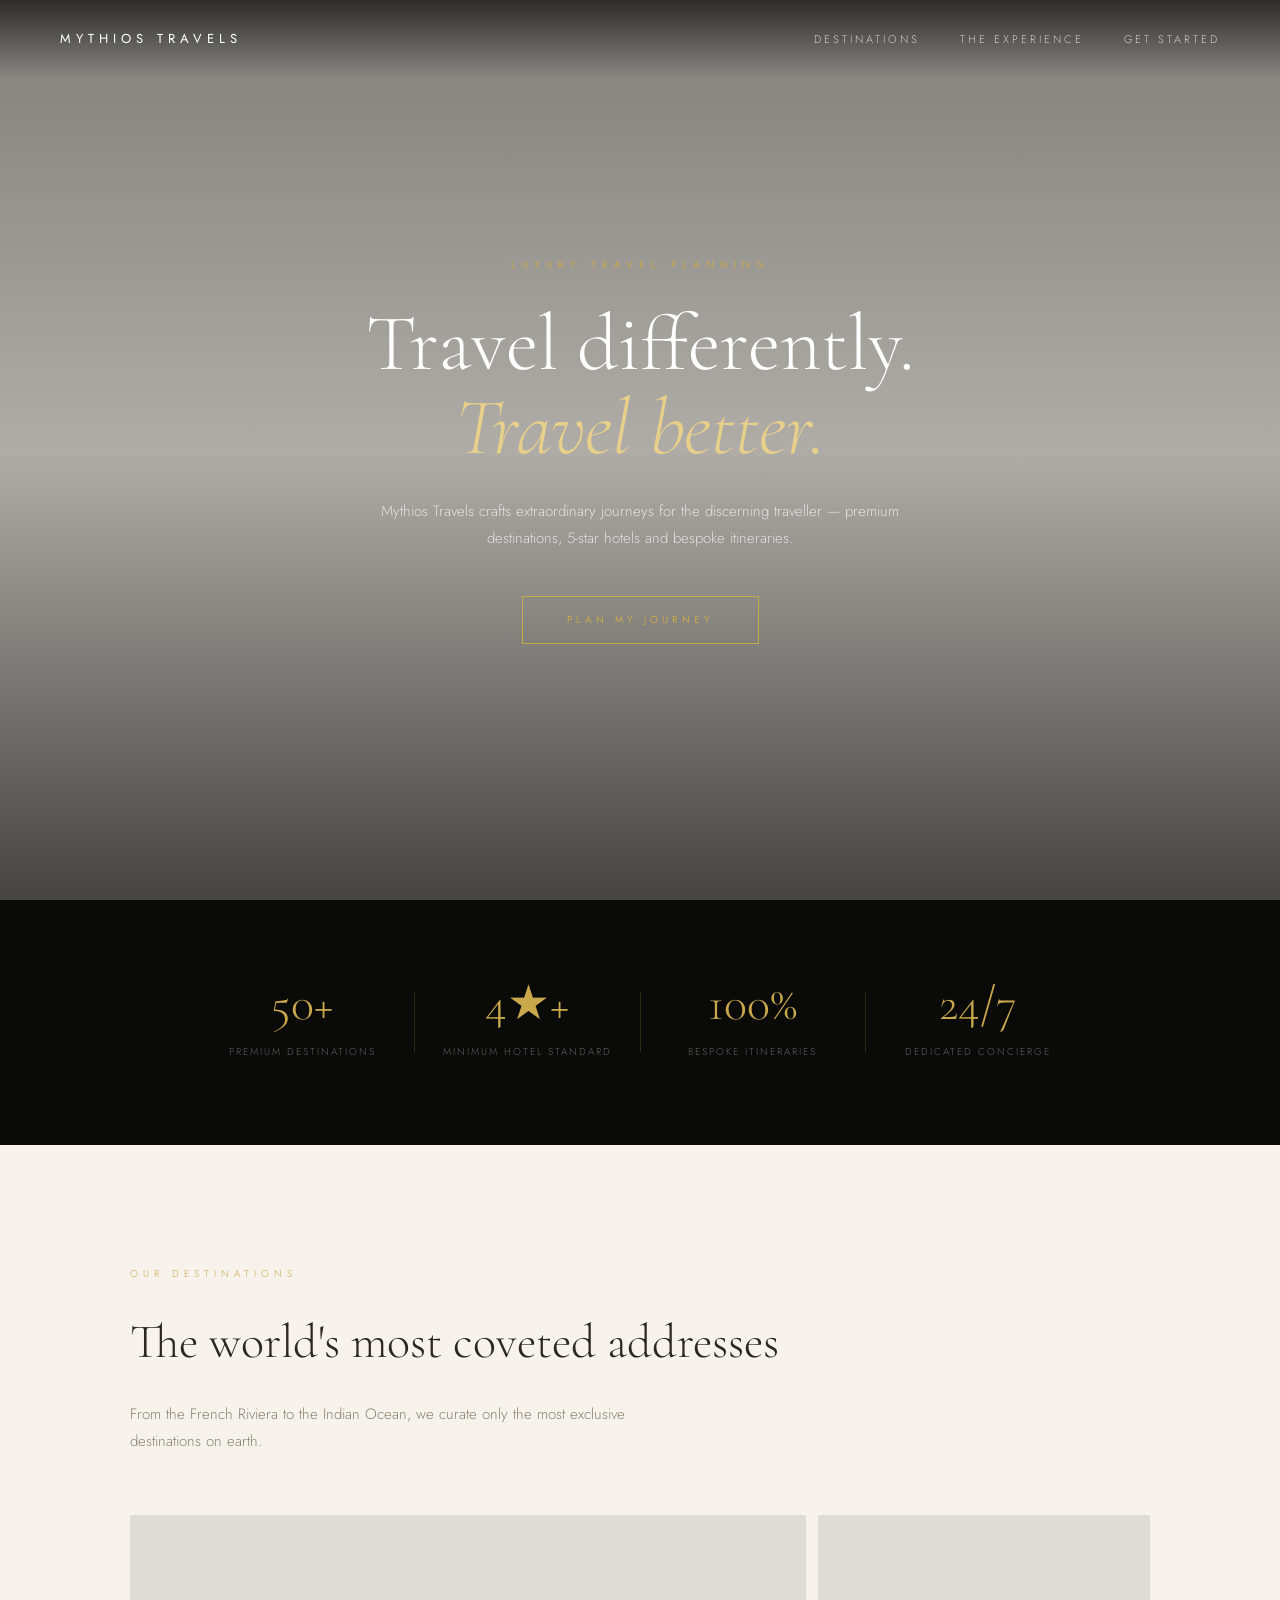
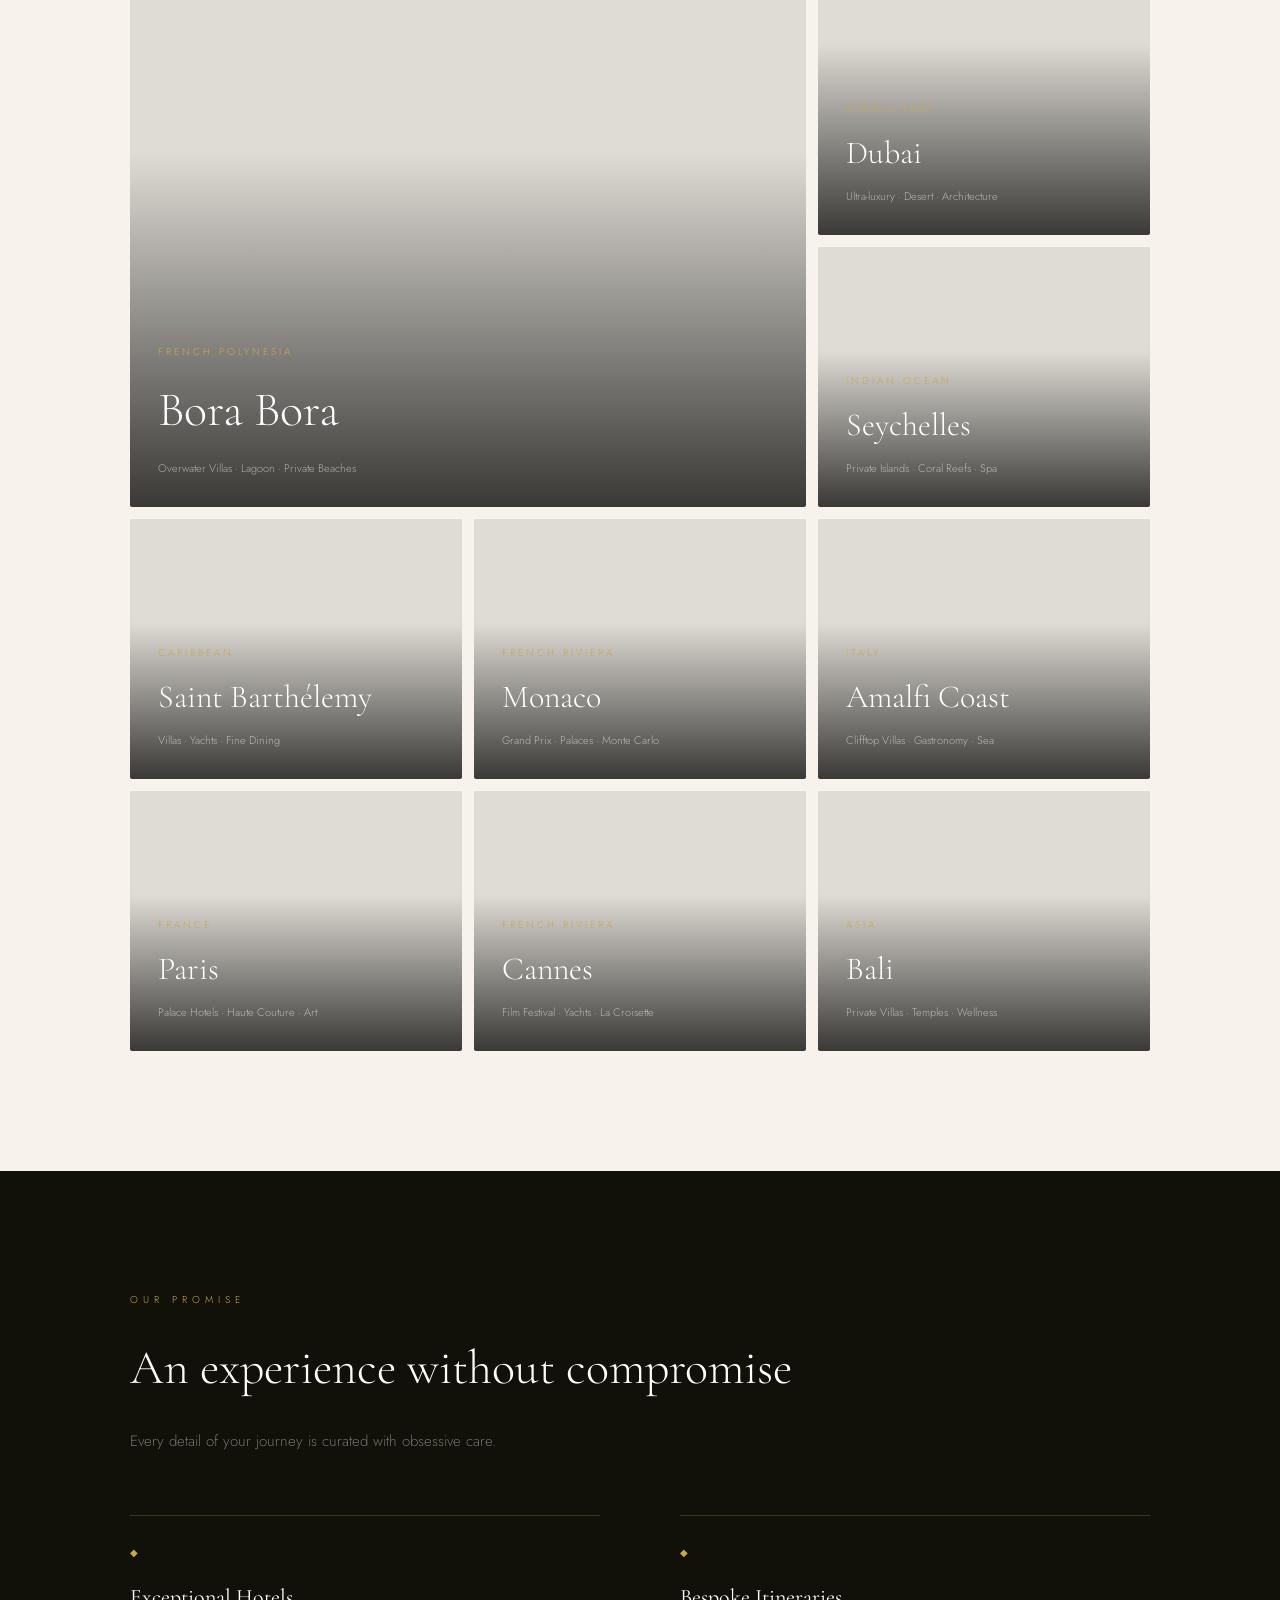
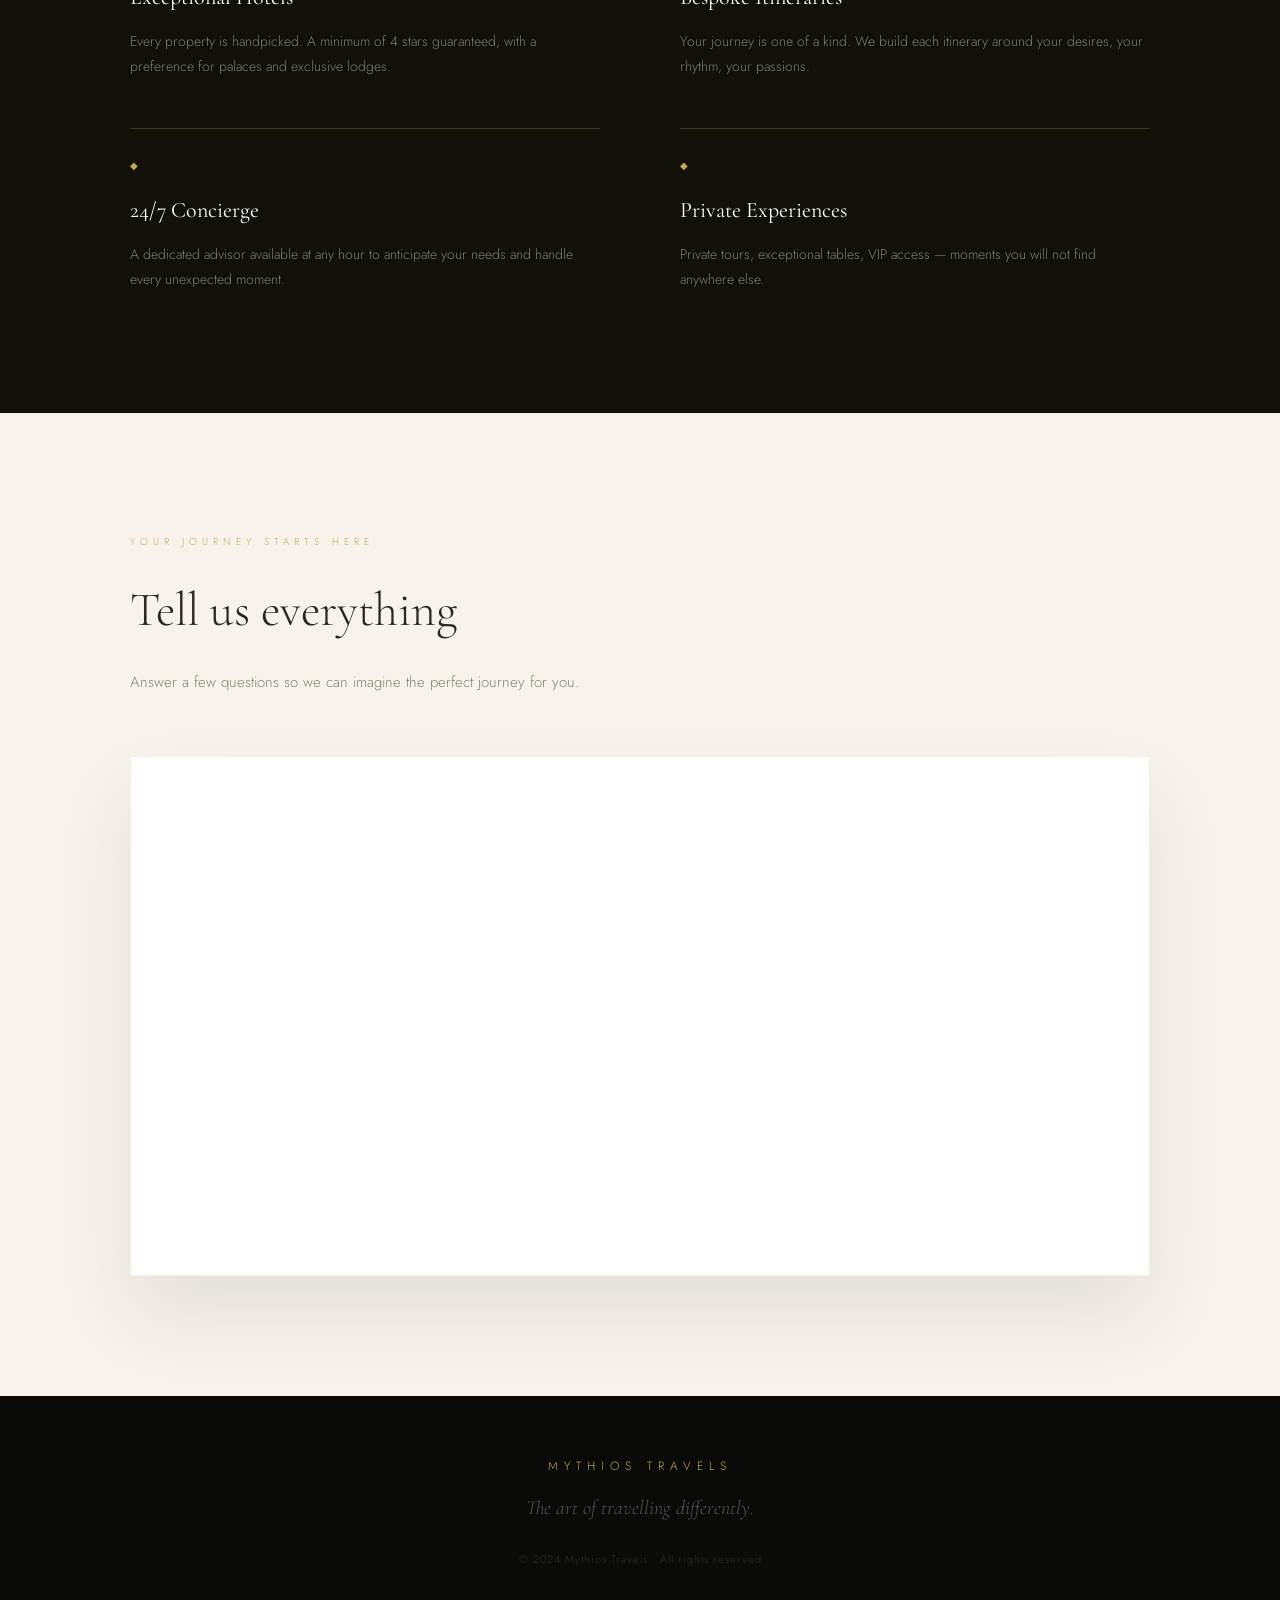
==== index.html @ 0fa57617 "Add files via upload" ====
<!DOCTYPE html>
<html lang="en">
<head>
  <meta charset="UTF-8">
  <meta name="viewport" content="width=device-width, initial-scale=1.0">
  <title>Mythios Travels — Luxury Travel Planning</title>
  <meta name="description" content="Mythios Travels — Plan your next luxury journey, tailored to perfection.">
  <link href="https://fonts.googleapis.com/css2?family=Cormorant+Garamond:ital,wght@0,300;0,400;0,600;1,300;1,400&family=Jost:wght@200;300;400;500&display=swap" rel="stylesheet">
  <link rel="stylesheet" href="style.css">
</head>
<body>

  <!-- NAV -->
  <nav class="nav">
    <div class="nav-logo">MYTHIOS TRAVELS</div>
    <ul class="nav-links">
      <li><a href="#destinations">Destinations</a></li>
      <li><a href="#experience">The Experience</a></li>
      <li><a href="#sondage">Get Started</a></li>
    </ul>
  </nav>

  <!-- HERO -->
  <section class="hero">
    <div class="hero-overlay"></div>
    <div class="hero-content">
      <p class="hero-label">Luxury Travel Planning</p>
      <h1>Travel differently.<br><em>Travel better.</em></h1>
      <p class="hero-sub">Mythios Travels crafts extraordinary journeys for the discerning traveller — premium destinations, 5-star hotels and bespoke itineraries.</p>
      <a href="#sondage" class="btn-gold">Plan My Journey</a>
    </div>
  </section>

  <!-- NUMBERS -->
  <section class="numbers-section">
    <div class="numbers-row">
      <div class="number-item">
        <span class="number">50+</span>
        <span class="number-label">Premium destinations</span>
      </div>
      <div class="divider"></div>
      <div class="number-item">
        <span class="number">4★+</span>
        <span class="number-label">Minimum hotel standard</span>
      </div>
      <div class="divider"></div>
      <div class="number-item">
        <span class="number">100%</span>
        <span class="number-label">Bespoke itineraries</span>
      </div>
      <div class="divider"></div>
      <div class="number-item">
        <span class="number">24/7</span>
        <span class="number-label">Dedicated concierge</span>
      </div>
    </div>
  </section>

  <!-- DESTINATIONS -->
  <section class="destinations-section" id="destinations">
    <div class="container">
      <p class="section-label">Our destinations</p>
      <h2>The world's most coveted addresses</h2>
      <p class="section-sub">From the French Riviera to the Indian Ocean, we curate only the most exclusive destinations on earth.</p>
      <div class="destinations-grid">

        <!-- Large card: Bora Bora -->
        <div class="dest-card dest-large" style="background-image: url('https://images.unsplash.com/photo-1589394815804-964ed0be2eb5?w=1200&q=80')">
          <div class="dest-overlay"></div>
          <div class="dest-content">
            <p class="dest-region">French Polynesia</p>
            <h3>Bora Bora</h3>
            <p class="dest-tag">Overwater Villas · Lagoon · Private Beaches</p>
          </div>
        </div>

        <!-- Dubai -->
        <div class="dest-card" style="background-image: url('https://images.unsplash.com/photo-1539037116277-4db20889f2d4?w=600&q=80')">
          <div class="dest-overlay"></div>
          <div class="dest-content">
            <p class="dest-region">Middle East</p>
            <h3>Dubai</h3>
            <p class="dest-tag">Ultra-luxury · Desert · Architecture</p>
          </div>
        </div>

        <!-- Seychelles -->
        <div class="dest-card" style="background-image: url('https://images.unsplash.com/photo-1544550581-5f7ceaf7f992?w=600&q=80')">
          <div class="dest-overlay"></div>
          <div class="dest-content">
            <p class="dest-region">Indian Ocean</p>
            <h3>Seychelles</h3>
            <p class="dest-tag">Private Islands · Coral Reefs · Spa</p>
          </div>
        </div>

        <!-- Saint Barthélemy -->
        <div class="dest-card" style="background-image: url('https://images.unsplash.com/photo-1548574505-5e239809ee19?w=600&q=80')">
          <div class="dest-overlay"></div>
          <div class="dest-content">
            <p class="dest-region">Caribbean</p>
            <h3>Saint Barthélemy</h3>
            <p class="dest-tag">Villas · Yachts · Fine Dining</p>
          </div>
        </div>

        <!-- Monaco -->
        <div class="dest-card" style="background-image: url('https://images.unsplash.com/photo-1558618666-fcd25c85cd64?w=600&q=80')">
          <div class="dest-overlay"></div>
          <div class="dest-content">
            <p class="dest-region">French Riviera</p>
            <h3>Monaco</h3>
            <p class="dest-tag">Grand Prix · Palaces · Monte Carlo</p>
          </div>
        </div>

        <!-- Amalfi Coast -->
        <div class="dest-card" style="background-image: url('https://images.unsplash.com/photo-1534308983496-4fabb1a015ee?w=600&q=80')">
          <div class="dest-overlay"></div>
          <div class="dest-content">
            <p class="dest-region">Italy</p>
            <h3>Amalfi Coast</h3>
            <p class="dest-tag">Clifftop Villas · Gastronomy · Sea</p>
          </div>
        </div>

        <!-- Paris -->
        <div class="dest-card" style="background-image: url('https://images.unsplash.com/photo-1502602898657-3e91760cbb34?w=600&q=80')">
          <div class="dest-overlay"></div>
          <div class="dest-content">
            <p class="dest-region">France</p>
            <h3>Paris</h3>
            <p class="dest-tag">Palace Hotels · Haute Couture · Art</p>
          </div>
        </div>

        <!-- Cannes -->
        <div class="dest-card" style="background-image: url('https://images.unsplash.com/photo-1573843981267-be1999ff37cd?w=600&q=80')">
          <div class="dest-overlay"></div>
          <div class="dest-content">
            <p class="dest-region">French Riviera</p>
            <h3>Cannes</h3>
            <p class="dest-tag">Film Festival · Yachts · La Croisette</p>
          </div>
        </div>

        <!-- Bali -->
        <div class="dest-card" style="background-image: url('https://images.unsplash.com/photo-1537996194471-e657df975ab4?w=600&q=80')">
          <div class="dest-overlay"></div>
          <div class="dest-content">
            <p class="dest-region">Asia</p>
            <h3>Bali</h3>
            <p class="dest-tag">Private Villas · Temples · Wellness</p>
          </div>
        </div>

      </div>
    </div>
  </section>

  <!-- EXPERIENCE -->
  <section class="experience-section" id="experience">
    <div class="container">
      <p class="section-label">Our promise</p>
      <h2>An experience without compromise</h2>
      <p class="section-sub">Every detail of your journey is curated with obsessive care.</p>
      <div class="experience-grid">
        <div class="exp-item">
          <span class="exp-icon">◆</span>
          <h3>Exceptional Hotels</h3>
          <p>Every property is handpicked. A minimum of 4 stars guaranteed, with a preference for palaces and exclusive lodges.</p>
        </div>
        <div class="exp-item">
          <span class="exp-icon">◆</span>
          <h3>Bespoke Itineraries</h3>
          <p>Your journey is one of a kind. We build each itinerary around your desires, your rhythm, your passions.</p>
        </div>
        <div class="exp-item">
          <span class="exp-icon">◆</span>
          <h3>24/7 Concierge</h3>
          <p>A dedicated advisor available at any hour to anticipate your needs and handle every unexpected moment.</p>
        </div>
        <div class="exp-item">
          <span class="exp-icon">◆</span>
          <h3>Private Experiences</h3>
          <p>Private tours, exceptional tables, VIP access — moments you will not find anywhere else.</p>
        </div>
      </div>
    </div>
  </section>

  <!-- TYPEFORM -->
  <section class="form-section" id="sondage">
    <div class="container">
      <p class="section-label">Your journey starts here</p>
      <h2>Tell us everything</h2>
      <p class="section-sub">Answer a few questions so we can imagine the perfect journey for you.</p>
      <div class="typeform-wrapper">
        <div data-tf-live="01KNPVFKEMTETN66J08G8C4W2N"></div>
        <script src="//embed.typeform.com/next/embed.js"></script>
      </div>
    </div>
  </section>

  <!-- FOOTER -->
  <footer class="footer">
    <div class="footer-logo">MYTHIOS TRAVELS</div>
    <p class="footer-tagline">The art of travelling differently.</p>
    <p class="footer-copy">© 2024 Mythios Travels · All rights reserved</p>
  </footer>

</body>
</html>
---- style.css ----
/* =====================
   VARIABLES & RESET
===================== */
:root {
  --black: #0a0a08;
  --dark: #111109;
  --gold: #c9a84c;
  --gold-light: #e8d08a;
  --cream: #f7f3ec;
  --text: #2a2820;
  --muted: #8a8270;
}

* {
  box-sizing: border-box;
  margin: 0;
  padding: 0;
}

html {
  scroll-behavior: smooth;
}

body {
  font-family: 'Jost', sans-serif;
  font-weight: 300;
  background-color: var(--cream);
  color: var(--text);
  font-size: 16px;
  line-height: 1.8;
}

/* NAV */
.nav {
  position: fixed;
  top: 0; left: 0; right: 0;
  z-index: 100;
  display: flex;
  align-items: center;
  justify-content: space-between;
  padding: 24px 60px;
  background: linear-gradient(to bottom, rgba(10,10,8,0.7), transparent);
}

.nav-logo {
  font-weight: 400;
  font-size: 13px;
  letter-spacing: 5px;
  color: #fff;
}

.nav-links {
  list-style: none;
  display: flex;
  gap: 40px;
}

.nav-links a {
  font-size: 11px;
  letter-spacing: 3px;
  text-transform: uppercase;
  color: rgba(255,255,255,0.7);
  text-decoration: none;
  transition: color 0.3s;
}

.nav-links a:hover { color: var(--gold-light); }

/* HERO */
.hero {
  position: relative;
  height: 100vh;
  background-image: url('https://images.unsplash.com/photo-1520250497591-112f2f40a3f4?w=1800&q=80');
  background-size: cover;
  background-position: center;
  display: flex;
  align-items: center;
  justify-content: center;
  text-align: center;
}

.hero-overlay {
  position: absolute;
  inset: 0;
  background: linear-gradient(to bottom, rgba(10,10,8,0.5) 0%, rgba(10,10,8,0.3) 50%, rgba(10,10,8,0.75) 100%);
}

.hero-content {
  position: relative;
  z-index: 2;
  max-width: 800px;
  padding: 0 24px;
  animation: fadeUp 1.2s ease both;
}

.hero-label {
  font-size: 10px;
  font-weight: 400;
  letter-spacing: 6px;
  text-transform: uppercase;
  color: var(--gold);
  margin-bottom: 28px;
}

.hero h1 {
  font-family: 'Cormorant Garamond', serif;
  font-size: 80px;
  font-weight: 300;
  color: #fff;
  line-height: 1.05;
  margin-bottom: 28px;
}

.hero h1 em {
  font-style: italic;
  color: var(--gold-light);
}

.hero-sub {
  font-size: 15px;
  font-weight: 300;
  color: rgba(255,255,255,0.7);
  max-width: 560px;
  margin: 0 auto 44px;
}

.btn-gold {
  display: inline-block;
  border: 1px solid var(--gold);
  color: var(--gold);
  text-decoration: none;
  padding: 14px 44px;
  font-size: 10px;
  font-weight: 400;
  letter-spacing: 4px;
  text-transform: uppercase;
  transition: all 0.4s ease;
}

.btn-gold:hover {
  background-color: var(--gold);
  color: var(--black);
}

/* NUMBERS */
.numbers-section {
  background-color: var(--black);
  padding: 60px 24px;
}

.numbers-row {
  max-width: 900px;
  margin: 0 auto;
  display: flex;
  align-items: center;
  justify-content: center;
}

.number-item {
  flex: 1;
  text-align: center;
  padding: 20px;
}

.number {
  display: block;
  font-family: 'Cormorant Garamond', serif;
  font-size: 48px;
  font-weight: 300;
  color: var(--gold);
  line-height: 1;
  margin-bottom: 8px;
}

.number-label {
  font-size: 10px;
  letter-spacing: 2px;
  text-transform: uppercase;
  color: rgba(255,255,255,0.35);
}

.divider {
  width: 1px;
  height: 60px;
  background: rgba(201,168,76,0.2);
}

/* SHARED */
.container {
  max-width: 1100px;
  margin: 0 auto;
  padding: 0 40px;
}

.section-label {
  font-size: 10px;
  letter-spacing: 5px;
  text-transform: uppercase;
  color: var(--gold);
  margin-bottom: 16px;
}

.section-sub {
  font-size: 15px;
  color: var(--muted);
  max-width: 560px;
  margin-bottom: 60px;
}

/* DESTINATIONS */
.destinations-section {
  padding: 120px 0;
  background-color: var(--cream);
}

.destinations-section h2 {
  font-family: 'Cormorant Garamond', serif;
  font-size: 48px;
  font-weight: 300;
  color: var(--text);
  margin-bottom: 16px;
}

.destinations-grid {
  display: grid;
  grid-template-columns: repeat(3, 1fr);
  grid-template-rows: 320px 260px 260px 260px;
  gap: 12px;
}

.dest-large {
  grid-column: span 2;
  grid-row: span 2;
}

.dest-card {
  position: relative;
  background-size: cover;
  background-position: center;
  border-radius: 2px;
  overflow: hidden;
  cursor: pointer;
}

.dest-overlay {
  position: absolute;
  inset: 0;
  background: linear-gradient(to top, rgba(10,10,8,0.8) 0%, rgba(10,10,8,0.1) 60%);
  transition: opacity 0.4s;
}

.dest-card:hover .dest-overlay { opacity: 0.6; }

.dest-content {
  position: absolute;
  bottom: 0; left: 0; right: 0;
  padding: 28px;
}

.dest-region {
  font-size: 10px;
  letter-spacing: 3px;
  text-transform: uppercase;
  color: var(--gold);
  margin-bottom: 6px;
}

.dest-content h3 {
  font-family: 'Cormorant Garamond', serif;
  font-size: 32px;
  font-weight: 300;
  color: #fff;
  margin-bottom: 6px;
}

.dest-large .dest-content h3 { font-size: 48px; }

.dest-tag {
  font-size: 11px;
  color: rgba(255,255,255,0.55);
}

/* EXPERIENCE */
.experience-section {
  padding: 120px 0;
  background-color: var(--dark);
}

.experience-section h2 {
  font-family: 'Cormorant Garamond', serif;
  font-size: 48px;
  font-weight: 300;
  color: #fff;
  margin-bottom: 16px;
}

.experience-section .section-sub { color: rgba(255,255,255,0.4); }

.experience-grid {
  display: grid;
  grid-template-columns: repeat(2, 1fr);
  gap: 48px 80px;
}

.exp-item {
  border-top: 1px solid rgba(201,168,76,0.25);
  padding-top: 28px;
}

.exp-icon {
  display: block;
  color: var(--gold);
  font-size: 10px;
  margin-bottom: 16px;
}

.exp-item h3 {
  font-family: 'Cormorant Garamond', serif;
  font-size: 22px;
  font-weight: 400;
  color: #fff;
  margin-bottom: 12px;
}

.exp-item p {
  font-size: 14px;
  color: rgba(255,255,255,0.45);
  line-height: 1.8;
}

/* FORM */
.form-section {
  padding: 120px 0;
  background-color: var(--cream);
}

.form-section h2 {
  font-family: 'Cormorant Garamond', serif;
  font-size: 48px;
  font-weight: 300;
  color: var(--text);
  margin-bottom: 16px;
}

.typeform-wrapper {
  background: #fff;
  border: 1px solid rgba(201,168,76,0.2);
  border-radius: 2px;
  overflow: hidden;
  min-height: 520px;
  box-shadow: 0 40px 80px rgba(10,10,8,0.08);
}

/* FOOTER */
.footer {
  background-color: var(--black);
  text-align: center;
  padding: 60px 24px;
}

.footer-logo {
  font-size: 12px;
  letter-spacing: 6px;
  color: var(--gold);
  margin-bottom: 12px;
}

.footer-tagline {
  font-family: 'Cormorant Garamond', serif;
  font-style: italic;
  font-size: 20px;
  color: rgba(255,255,255,0.3);
  margin-bottom: 24px;
}

.footer-copy {
  font-size: 11px;
  letter-spacing: 1px;
  color: rgba(255,255,255,0.15);
}

/* ANIMATIONS */
@keyframes fadeUp {
  from { opacity: 0; transform: translateY(24px); }
  to   { opacity: 1; transform: translateY(0); }
}

/* RESPONSIVE */
@media (max-width: 768px) {
  .nav { padding: 20px 24px; }
  .nav-links { display: none; }
  .hero h1 { font-size: 48px; }
  .numbers-row { flex-wrap: wrap; gap: 20px; }
  .divider { display: none; }
  .destinations-grid { grid-template-columns: 1fr; grid-template-rows: auto; }
  .dest-large { grid-column: span 1; grid-row: span 1; height: 300px; }
  .dest-card { height: 200px; }
  .experience-grid { grid-template-columns: 1fr; gap: 36px; }
  .container { padding: 0 20px; }
}
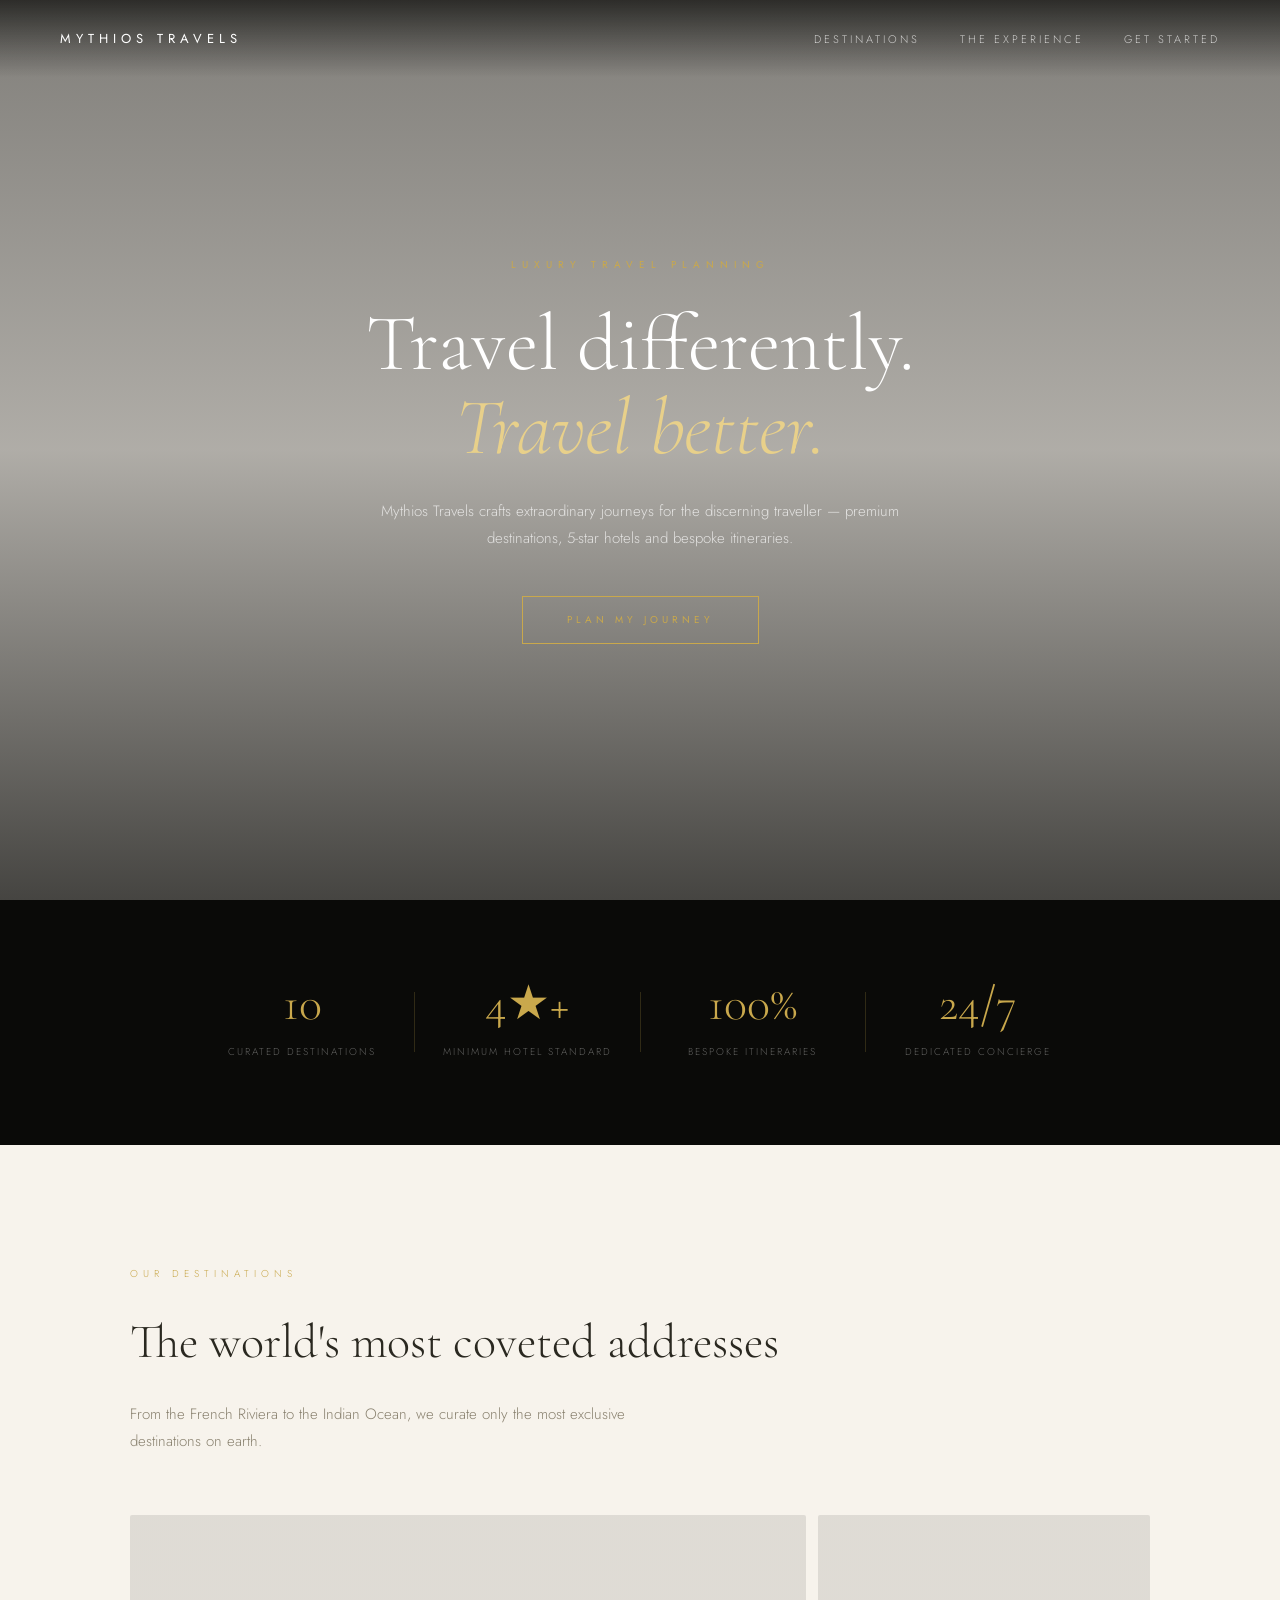
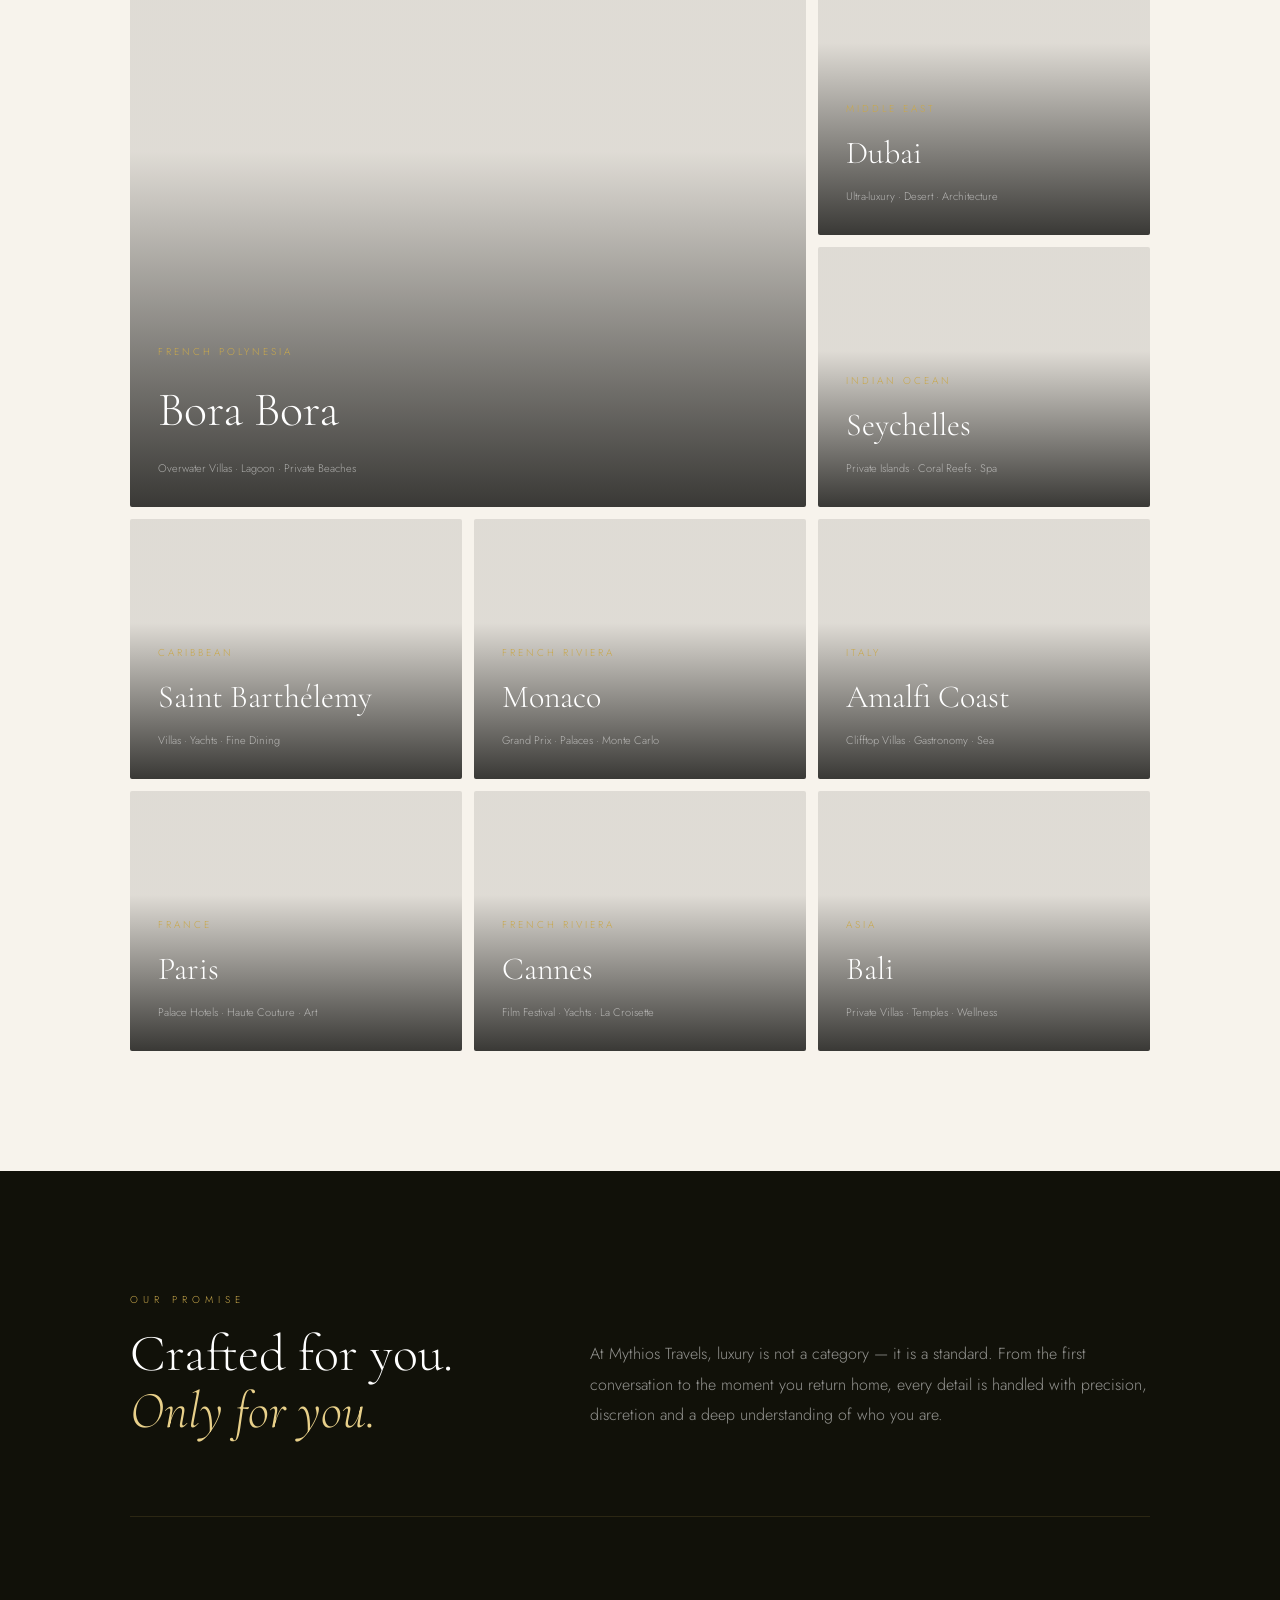
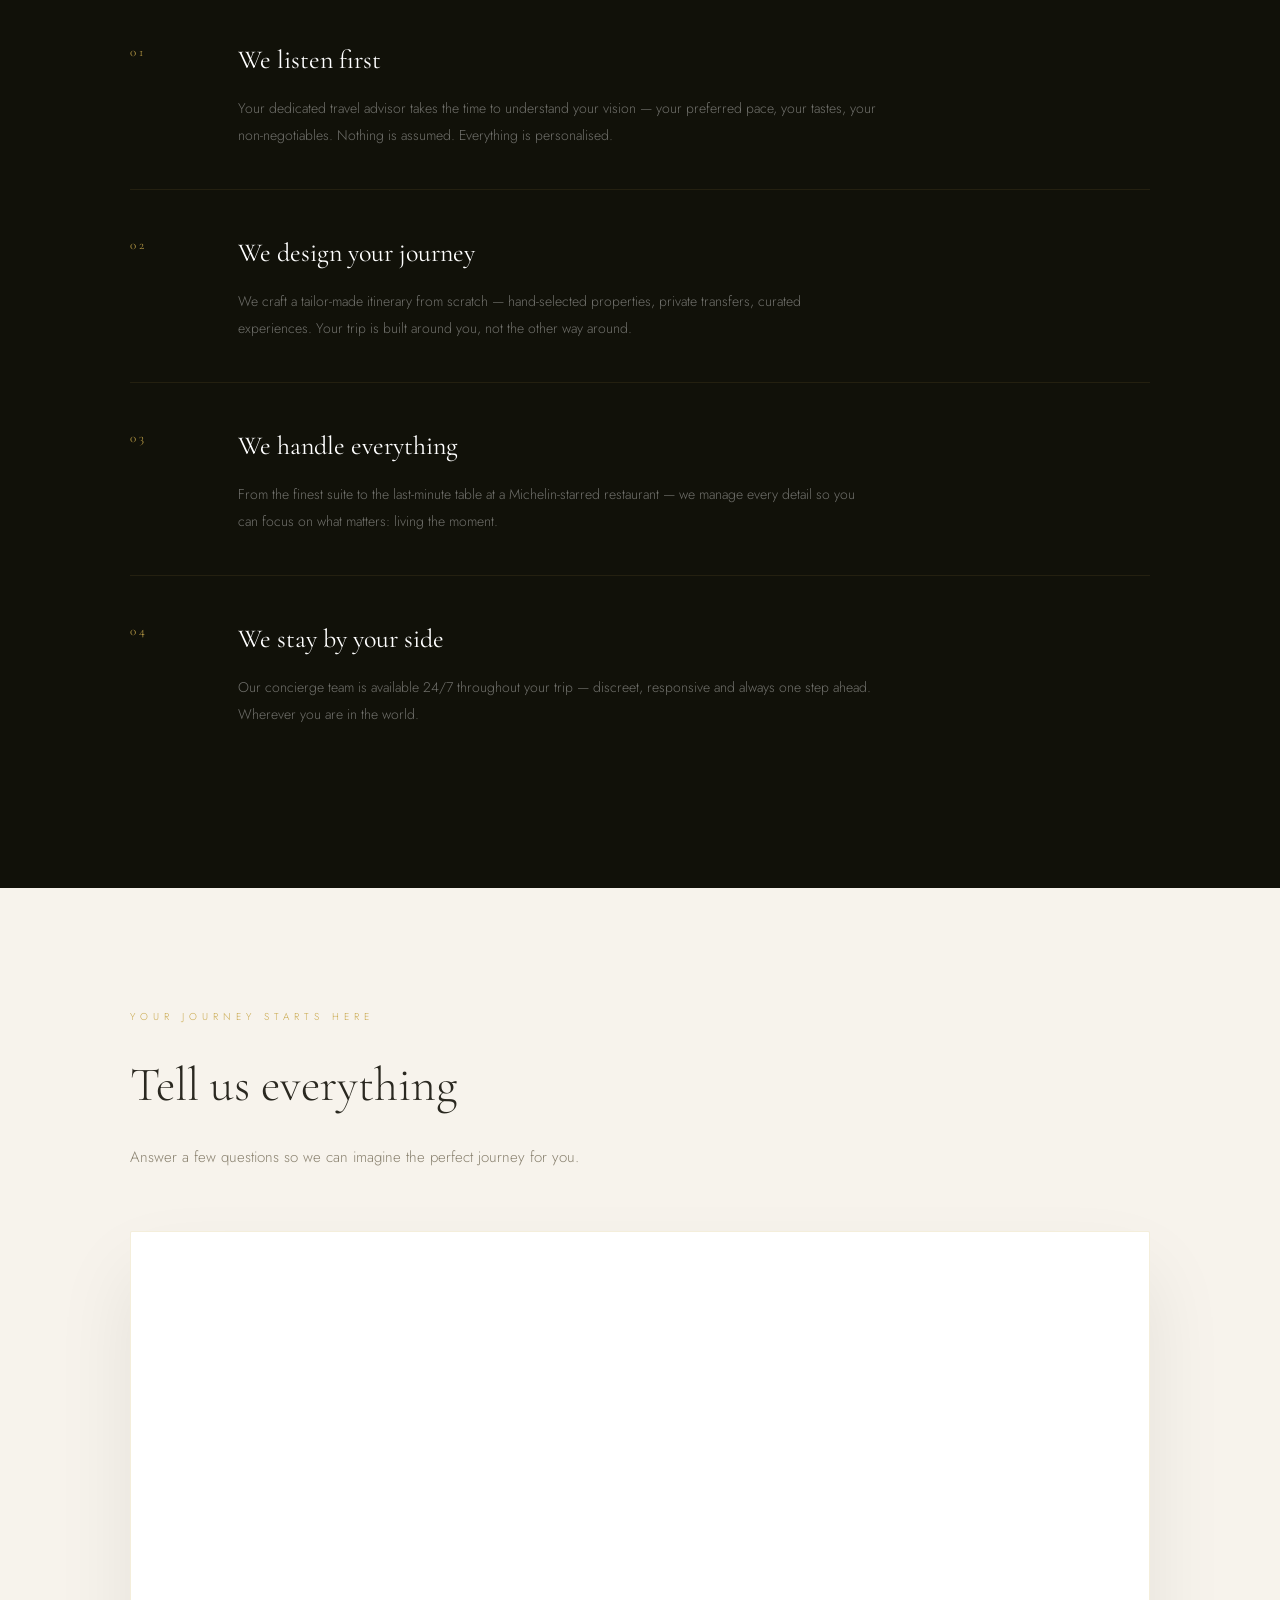
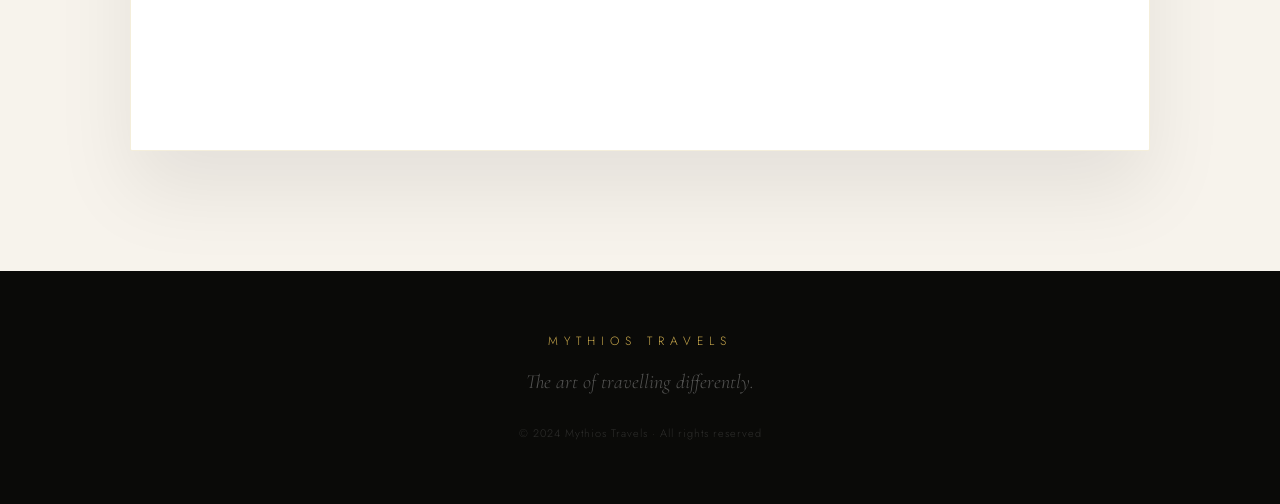
==== commit 4813dff4: "Add files via upload" ====
--- a/index.html
+++ b/index.html
@@ -35,8 +35,8 @@
   <section class="numbers-section">
     <div class="numbers-row">
       <div class="number-item">
-        <span class="number">50+</span>
-        <span class="number-label">Premium destinations</span>
+        <span class="number">10</span>
+        <span class="number-label">Curated destinations</span>
       </div>
       <div class="divider"></div>
       <div class="number-item">
@@ -161,29 +161,44 @@
   <!-- EXPERIENCE -->
   <section class="experience-section" id="experience">
     <div class="container">
-      <p class="section-label">Our promise</p>
-      <h2>An experience without compromise</h2>
-      <p class="section-sub">Every detail of your journey is curated with obsessive care.</p>
-      <div class="experience-grid">
-        <div class="exp-item">
-          <span class="exp-icon">◆</span>
-          <h3>Exceptional Hotels</h3>
-          <p>Every property is handpicked. A minimum of 4 stars guaranteed, with a preference for palaces and exclusive lodges.</p>
-        </div>
-        <div class="exp-item">
-          <span class="exp-icon">◆</span>
-          <h3>Bespoke Itineraries</h3>
-          <p>Your journey is one of a kind. We build each itinerary around your desires, your rhythm, your passions.</p>
-        </div>
-        <div class="exp-item">
-          <span class="exp-icon">◆</span>
-          <h3>24/7 Concierge</h3>
-          <p>A dedicated advisor available at any hour to anticipate your needs and handle every unexpected moment.</p>
-        </div>
-        <div class="exp-item">
-          <span class="exp-icon">◆</span>
-          <h3>Private Experiences</h3>
-          <p>Private tours, exceptional tables, VIP access — moments you will not find anywhere else.</p>
+      <div class="experience-intro">
+        <div class="experience-intro-left">
+          <p class="section-label">Our promise</p>
+          <h2>Crafted for you.<br><em>Only for you.</em></h2>
+        </div>
+        <div class="experience-intro-right">
+          <p class="experience-lead">At Mythios Travels, luxury is not a category — it is a standard. From the first conversation to the moment you return home, every detail is handled with precision, discretion and a deep understanding of who you are.</p>
+        </div>
+      </div>
+
+      <div class="experience-steps">
+        <div class="exp-step">
+          <span class="step-number">01</span>
+          <div class="step-content">
+            <h3>We listen first</h3>
+            <p>Your dedicated travel advisor takes the time to understand your vision — your preferred pace, your tastes, your non-negotiables. Nothing is assumed. Everything is personalised.</p>
+          </div>
+        </div>
+        <div class="exp-step">
+          <span class="step-number">02</span>
+          <div class="step-content">
+            <h3>We design your journey</h3>
+            <p>We craft a tailor-made itinerary from scratch — hand-selected properties, private transfers, curated experiences. Your trip is built around you, not the other way around.</p>
+          </div>
+        </div>
+        <div class="exp-step">
+          <span class="step-number">03</span>
+          <div class="step-content">
+            <h3>We handle everything</h3>
+            <p>From the finest suite to the last-minute table at a Michelin-starred restaurant — we manage every detail so you can focus on what matters: living the moment.</p>
+          </div>
+        </div>
+        <div class="exp-step">
+          <span class="step-number">04</span>
+          <div class="step-content">
+            <h3>We stay by your side</h3>
+            <p>Our concierge team is available 24/7 throughout your trip — discreet, responsive and always one step ahead. Wherever you are in the world.</p>
+          </div>
         </div>
       </div>
     </div>
--- a/style.css
+++ b/style.css
@@ -398,3 +398,95 @@
   .experience-grid { grid-template-columns: 1fr; gap: 36px; }
   .container { padding: 0 20px; }
 }
+
+/* =====================
+   EXPERIENCE — UPDATED
+===================== */
+.experience-intro {
+  display: flex;
+  gap: 80px;
+  align-items: flex-start;
+  margin-bottom: 80px;
+  padding-bottom: 60px;
+  border-bottom: 1px solid rgba(201,168,76,0.15);
+}
+
+.experience-intro-left {
+  flex: 0 0 380px;
+}
+
+.experience-intro-left h2 {
+  font-family: 'Cormorant Garamond', serif;
+  font-size: 52px;
+  font-weight: 300;
+  color: #fff;
+  line-height: 1.1;
+  margin-top: 16px;
+}
+
+.experience-intro-left h2 em {
+  font-style: italic;
+  color: var(--gold-light);
+}
+
+.experience-intro-right {
+  flex: 1;
+  padding-top: 48px;
+}
+
+.experience-lead {
+  font-size: 16px;
+  color: rgba(255,255,255,0.55);
+  line-height: 1.9;
+}
+
+.experience-steps {
+  display: flex;
+  flex-direction: column;
+  gap: 0;
+}
+
+.exp-step {
+  display: flex;
+  align-items: flex-start;
+  gap: 48px;
+  padding: 40px 0;
+  border-bottom: 1px solid rgba(201,168,76,0.1);
+  transition: background 0.3s;
+}
+
+.exp-step:last-child {
+  border-bottom: none;
+}
+
+.step-number {
+  font-family: 'Cormorant Garamond', serif;
+  font-size: 13px;
+  font-weight: 300;
+  color: var(--gold);
+  letter-spacing: 3px;
+  flex: 0 0 60px;
+  padding-top: 4px;
+}
+
+.step-content h3 {
+  font-family: 'Cormorant Garamond', serif;
+  font-size: 26px;
+  font-weight: 400;
+  color: #fff;
+  margin-bottom: 12px;
+}
+
+.step-content p {
+  font-size: 14px;
+  color: rgba(255,255,255,0.4);
+  line-height: 1.9;
+  max-width: 640px;
+}
+
+@media (max-width: 768px) {
+  .experience-intro { flex-direction: column; gap: 24px; }
+  .experience-intro-left { flex: none; }
+  .experience-intro-left h2 { font-size: 36px; }
+  .exp-step { flex-direction: column; gap: 16px; }
+}
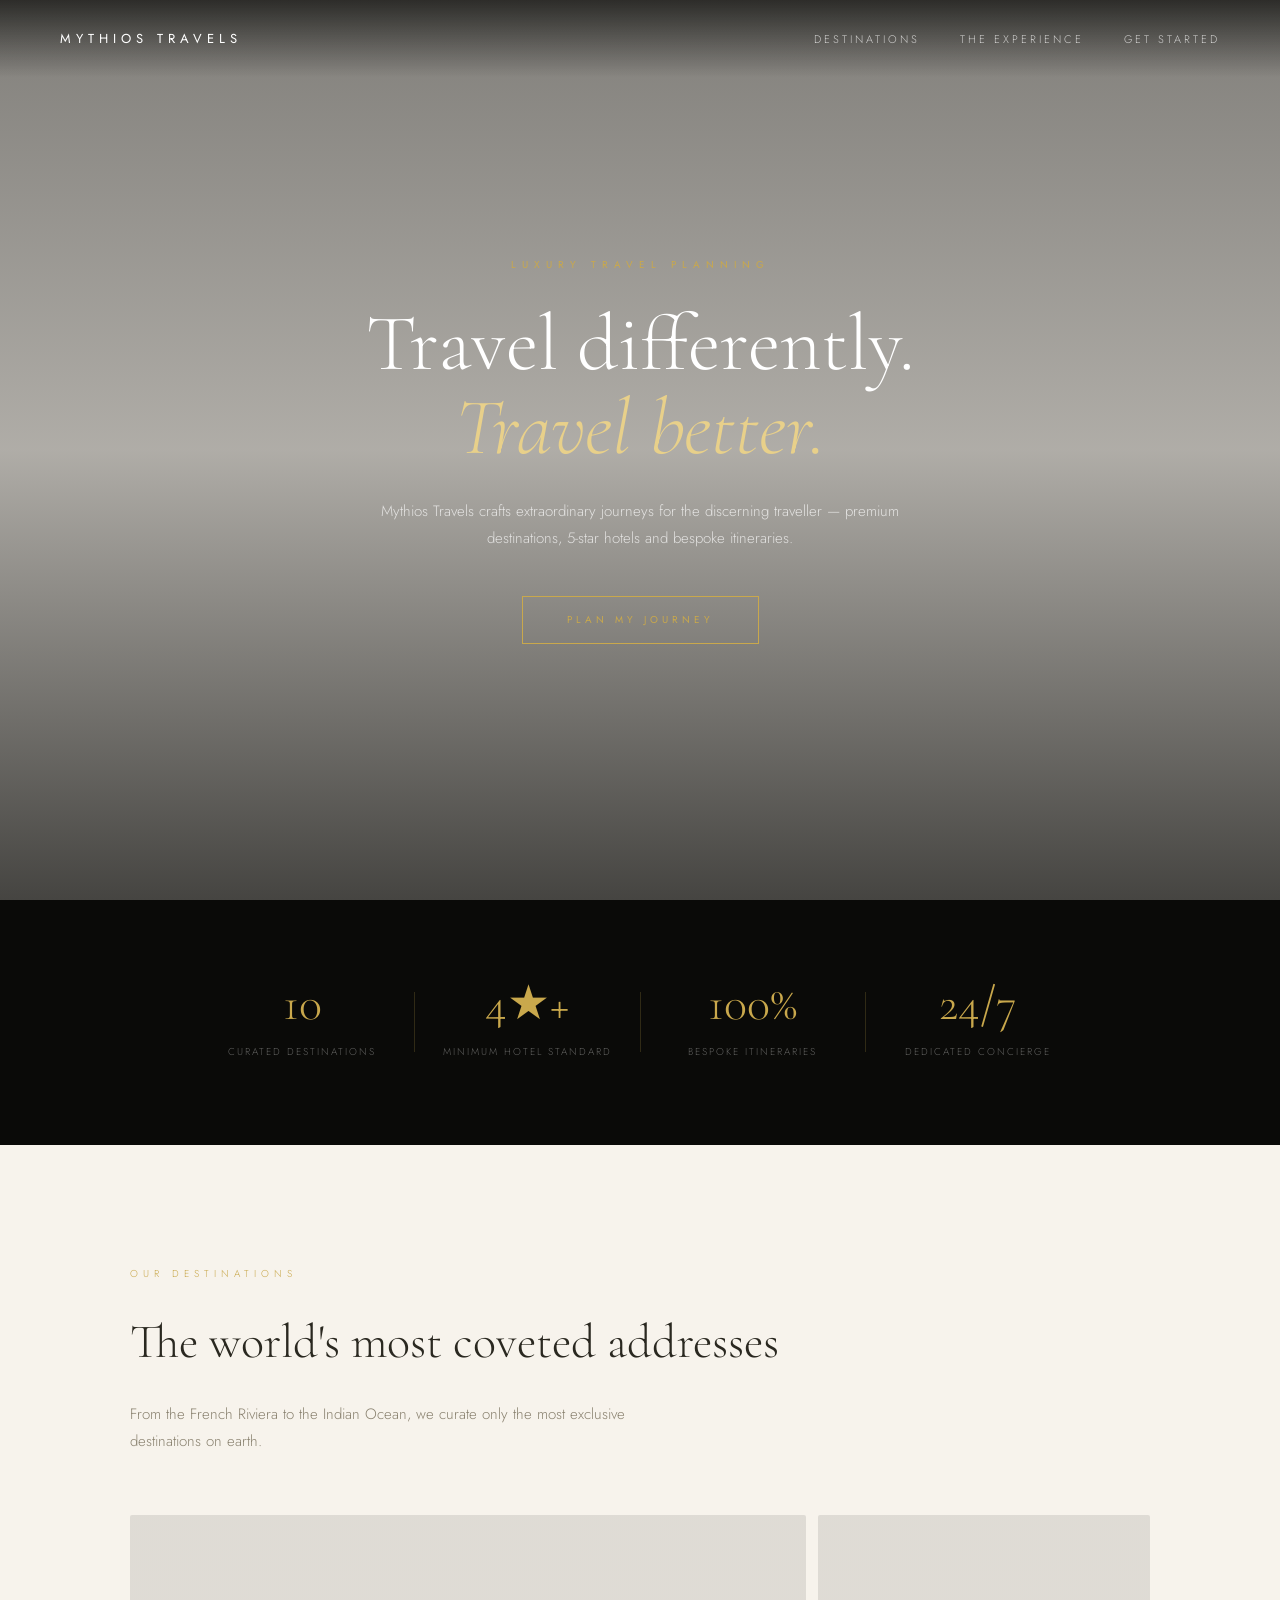
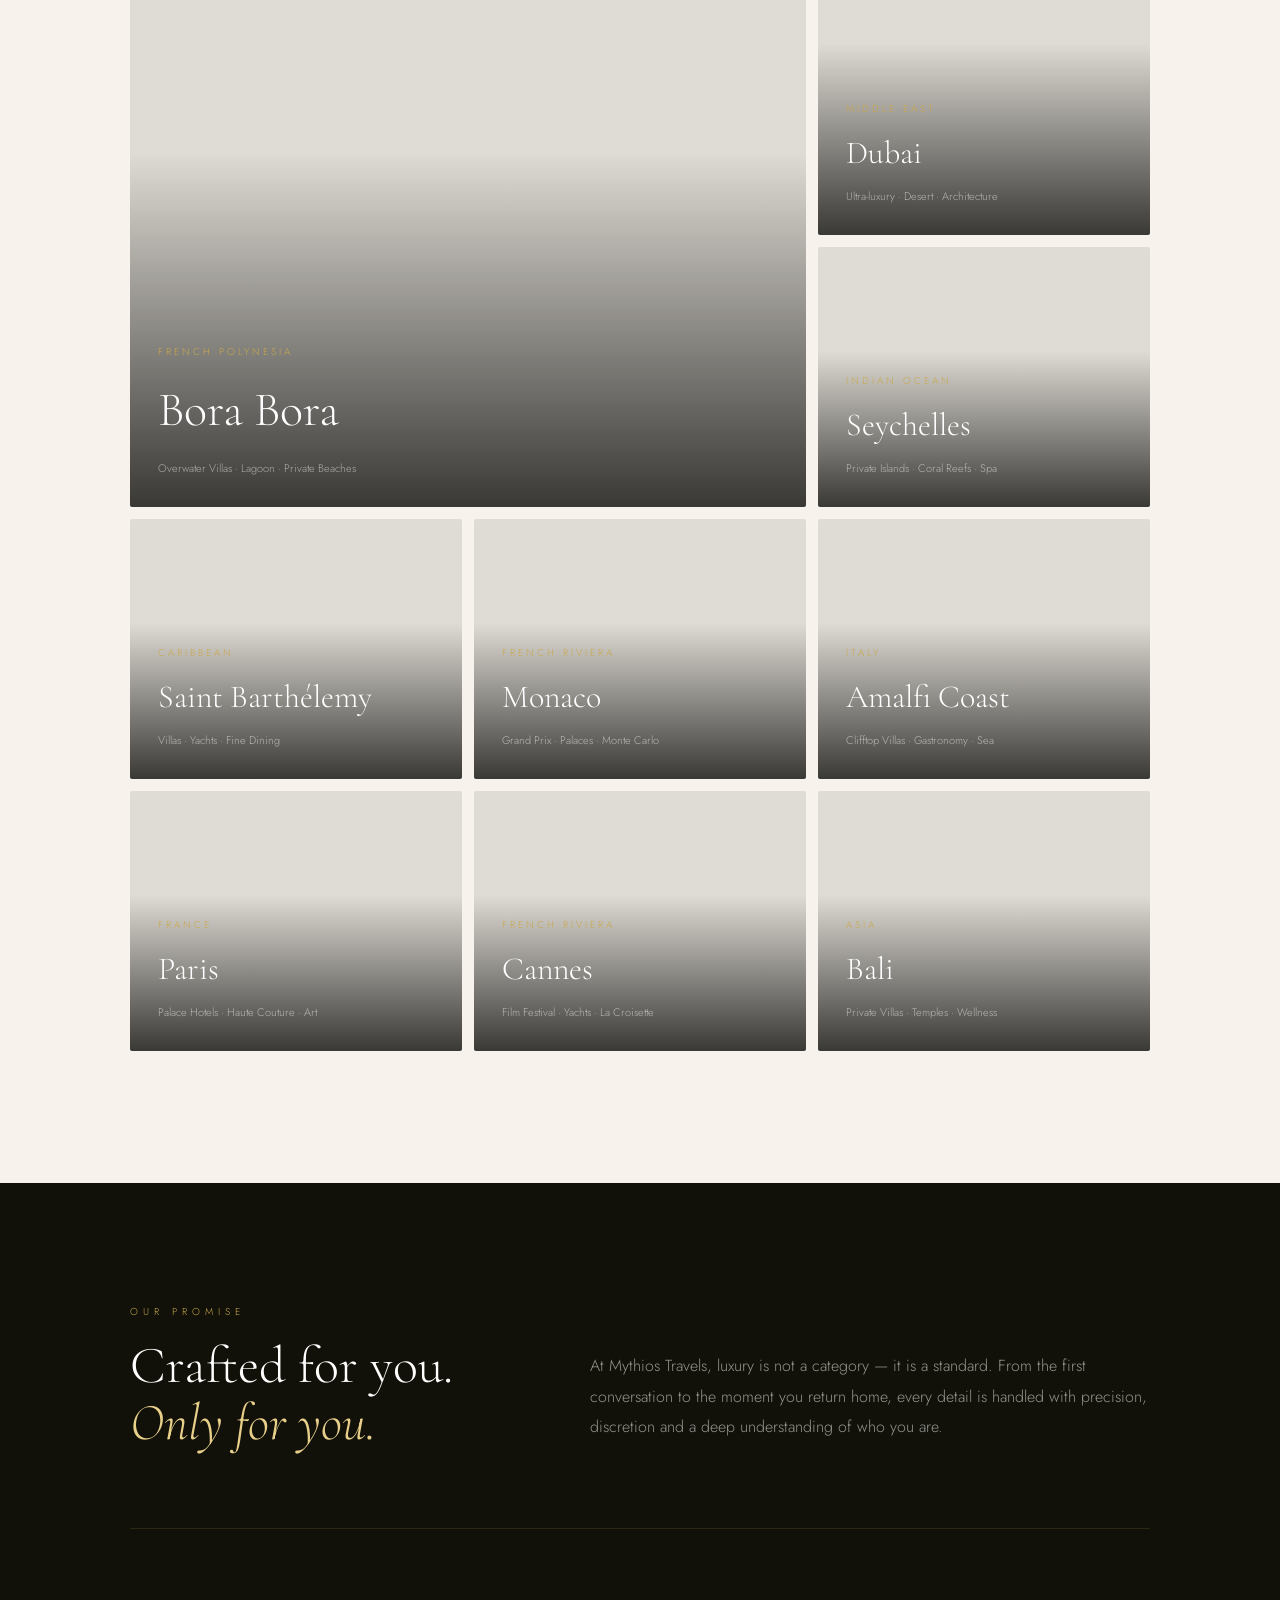
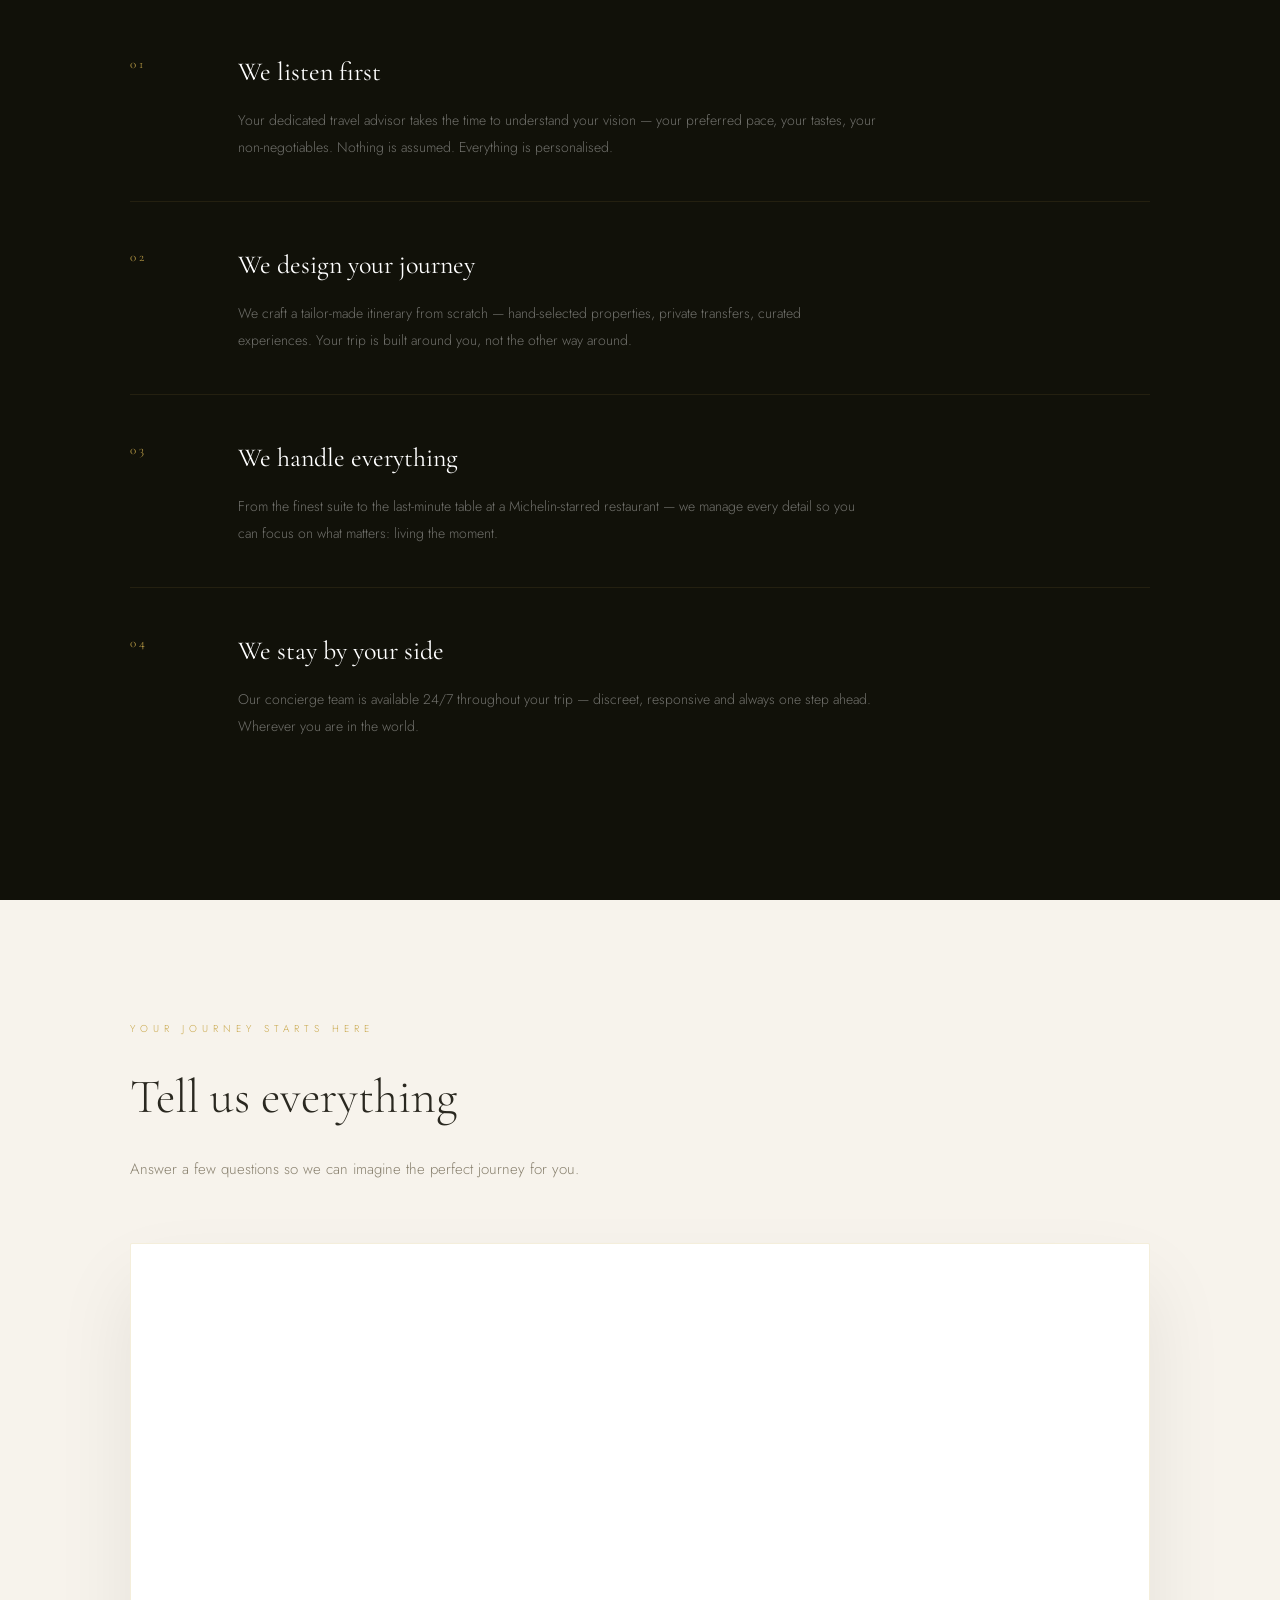
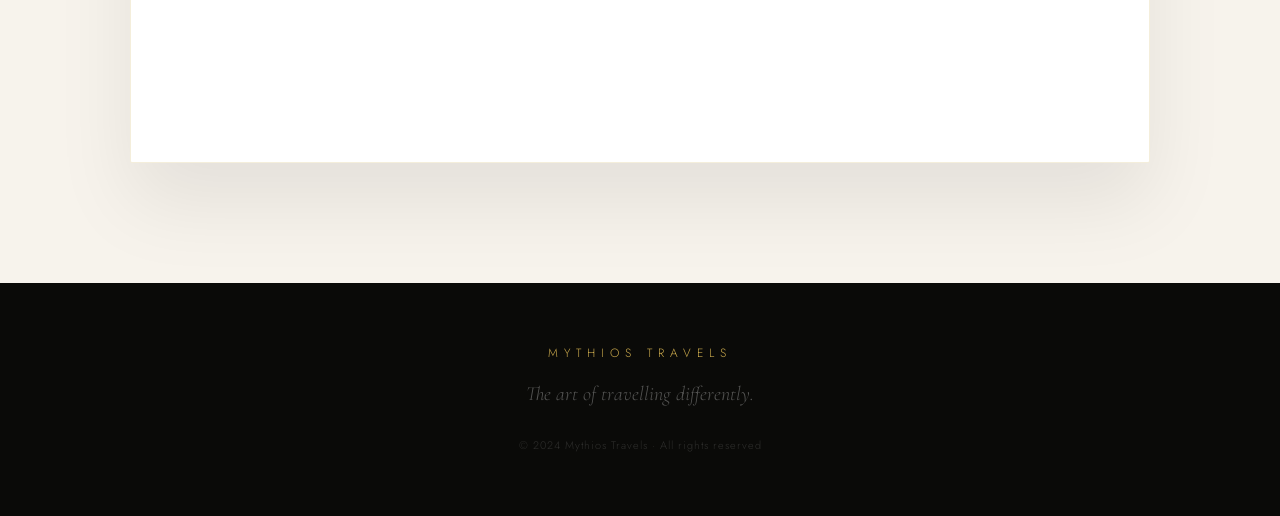
==== commit 40e06c6b: "Add files via upload" ====
--- a/index.html
+++ b/index.html
@@ -65,94 +65,114 @@
       <div class="destinations-grid">
 
         <!-- Large card: Bora Bora -->
-        <div class="dest-card dest-large" style="background-image: url('https://images.unsplash.com/photo-1589394815804-964ed0be2eb5?w=1200&q=80')">
+        <a href="destinations/bora-bora.html" class="dest-card dest-large" style="background-image: url('https://images.unsplash.com/photo-1589394815804-964ed0be2eb5?w=1200&q=80')">
           <div class="dest-overlay"></div>
           <div class="dest-content">
             <p class="dest-region">French Polynesia</p>
             <h3>Bora Bora</h3>
             <p class="dest-tag">Overwater Villas · Lagoon · Private Beaches</p>
           </div>
-        </div>
+          <span class="dest-discover">Discover →</span>
+        </a>
 
         <!-- Dubai -->
-        <div class="dest-card" style="background-image: url('https://images.unsplash.com/photo-1539037116277-4db20889f2d4?w=600&q=80')">
+        <a href="destinations/dubai.html" class="dest-card" style="background-image: url('https://images.unsplash.com/photo-1539037116277-4db20889f2d4?w=600&q=80')">
           <div class="dest-overlay"></div>
           <div class="dest-content">
             <p class="dest-region">Middle East</p>
             <h3>Dubai</h3>
             <p class="dest-tag">Ultra-luxury · Desert · Architecture</p>
           </div>
-        </div>
+          <span class="dest-discover">Discover →</span>
+        </a>
 
         <!-- Seychelles -->
-        <div class="dest-card" style="background-image: url('https://images.unsplash.com/photo-1544550581-5f7ceaf7f992?w=600&q=80')">
+        <a href="destinations/seychelles.html" class="dest-card" style="background-image: url('https://images.unsplash.com/photo-1544550581-5f7ceaf7f992?w=600&q=80')">
           <div class="dest-overlay"></div>
           <div class="dest-content">
             <p class="dest-region">Indian Ocean</p>
             <h3>Seychelles</h3>
             <p class="dest-tag">Private Islands · Coral Reefs · Spa</p>
           </div>
-        </div>
+          <span class="dest-discover">Discover →</span>
+        </a>
 
         <!-- Saint Barthélemy -->
-        <div class="dest-card" style="background-image: url('https://images.unsplash.com/photo-1548574505-5e239809ee19?w=600&q=80')">
+        <a href="destinations/saint-barth.html" class="dest-card" style="background-image: url('https://images.unsplash.com/photo-1548574505-5e239809ee19?w=600&q=80')">
           <div class="dest-overlay"></div>
           <div class="dest-content">
             <p class="dest-region">Caribbean</p>
             <h3>Saint Barthélemy</h3>
             <p class="dest-tag">Villas · Yachts · Fine Dining</p>
           </div>
-        </div>
+          <span class="dest-discover">Discover →</span>
+        </a>
 
         <!-- Monaco -->
-        <div class="dest-card" style="background-image: url('https://images.unsplash.com/photo-1558618666-fcd25c85cd64?w=600&q=80')">
+        <a href="destinations/monaco.html" class="dest-card" style="background-image: url('https://images.unsplash.com/photo-1558618666-fcd25c85cd64?w=600&q=80')">
           <div class="dest-overlay"></div>
           <div class="dest-content">
             <p class="dest-region">French Riviera</p>
             <h3>Monaco</h3>
             <p class="dest-tag">Grand Prix · Palaces · Monte Carlo</p>
           </div>
-        </div>
+          <span class="dest-discover">Discover →</span>
+        </a>
 
         <!-- Amalfi Coast -->
-        <div class="dest-card" style="background-image: url('https://images.unsplash.com/photo-1534308983496-4fabb1a015ee?w=600&q=80')">
+        <a href="destinations/amalfi.html" class="dest-card" style="background-image: url('https://images.unsplash.com/photo-1534308983496-4fabb1a015ee?w=600&q=80')">
           <div class="dest-overlay"></div>
           <div class="dest-content">
             <p class="dest-region">Italy</p>
             <h3>Amalfi Coast</h3>
             <p class="dest-tag">Clifftop Villas · Gastronomy · Sea</p>
           </div>
-        </div>
+          <span class="dest-discover">Discover →</span>
+        </a>
 
         <!-- Paris -->
-        <div class="dest-card" style="background-image: url('https://images.unsplash.com/photo-1502602898657-3e91760cbb34?w=600&q=80')">
+        <a href="destinations/paris.html" class="dest-card" style="background-image: url('https://images.unsplash.com/photo-1502602898657-3e91760cbb34?w=600&q=80')">
           <div class="dest-overlay"></div>
           <div class="dest-content">
             <p class="dest-region">France</p>
             <h3>Paris</h3>
             <p class="dest-tag">Palace Hotels · Haute Couture · Art</p>
           </div>
-        </div>
+          <span class="dest-discover">Discover →</span>
+        </a>
 
         <!-- Cannes -->
-        <div class="dest-card" style="background-image: url('https://images.unsplash.com/photo-1573843981267-be1999ff37cd?w=600&q=80')">
+        <a href="destinations/cannes.html" class="dest-card" style="background-image: url('https://images.unsplash.com/photo-1573843981267-be1999ff37cd?w=600&q=80')">
           <div class="dest-overlay"></div>
           <div class="dest-content">
             <p class="dest-region">French Riviera</p>
             <h3>Cannes</h3>
             <p class="dest-tag">Film Festival · Yachts · La Croisette</p>
           </div>
-        </div>
+          <span class="dest-discover">Discover →</span>
+        </a>
 
         <!-- Bali -->
-        <div class="dest-card" style="background-image: url('https://images.unsplash.com/photo-1537996194471-e657df975ab4?w=600&q=80')">
+        <a href="destinations/bali.html" class="dest-card" style="background-image: url('https://images.unsplash.com/photo-1537996194471-e657df975ab4?w=600&q=80')">
           <div class="dest-overlay"></div>
           <div class="dest-content">
             <p class="dest-region">Asia</p>
             <h3>Bali</h3>
             <p class="dest-tag">Private Villas · Temples · Wellness</p>
           </div>
-        </div>
+          <span class="dest-discover">Discover →</span>
+        </a>
+
+        <!-- Miami -->
+        <a href="destinations/miami.html" class="dest-card" style="background-image: url('https://images.unsplash.com/photo-1533106418989-88406c7cc8ca?w=600&q=80')">
+          <div class="dest-overlay"></div>
+          <div class="dest-content">
+            <p class="dest-region">United States</p>
+            <h3>Miami</h3>
+            <p class="dest-tag">Art · Beach · Nightlife · Design</p>
+          </div>
+          <span class="dest-discover">Discover →</span>
+        </a>
 
       </div>
     </div>
--- a/style.css
+++ b/style.css
@@ -490,3 +490,26 @@
   .experience-intro-left h2 { font-size: 36px; }
   .exp-step { flex-direction: column; gap: 16px; }
 }
+
+/* Destination card link */
+a.dest-card {
+  text-decoration: none;
+  display: block;
+}
+
+.dest-discover {
+  position: absolute;
+  top: 20px;
+  right: 20px;
+  font-size: 10px;
+  letter-spacing: 2px;
+  text-transform: uppercase;
+  color: var(--gold, #c9a84c);
+  opacity: 0;
+  transition: opacity 0.3s ease;
+  z-index: 2;
+}
+
+.dest-card:hover .dest-discover {
+  opacity: 1;
+}
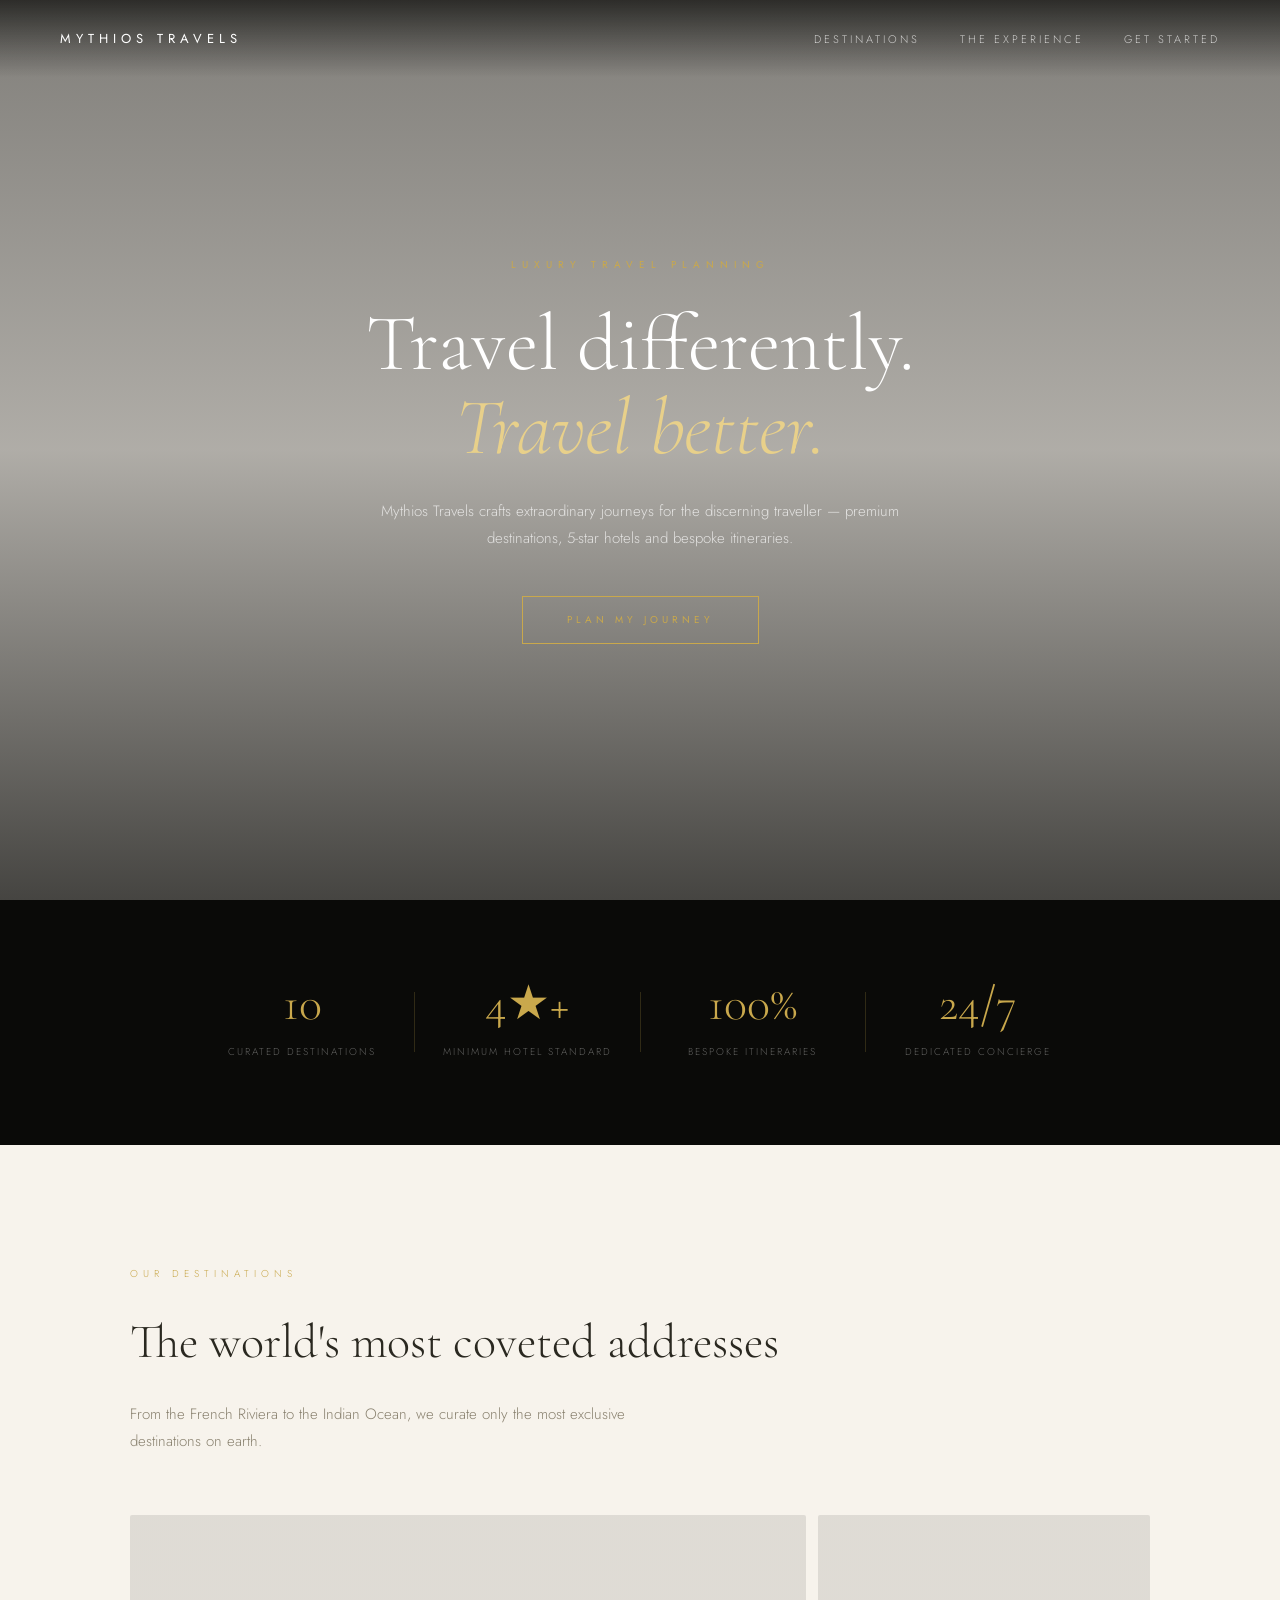
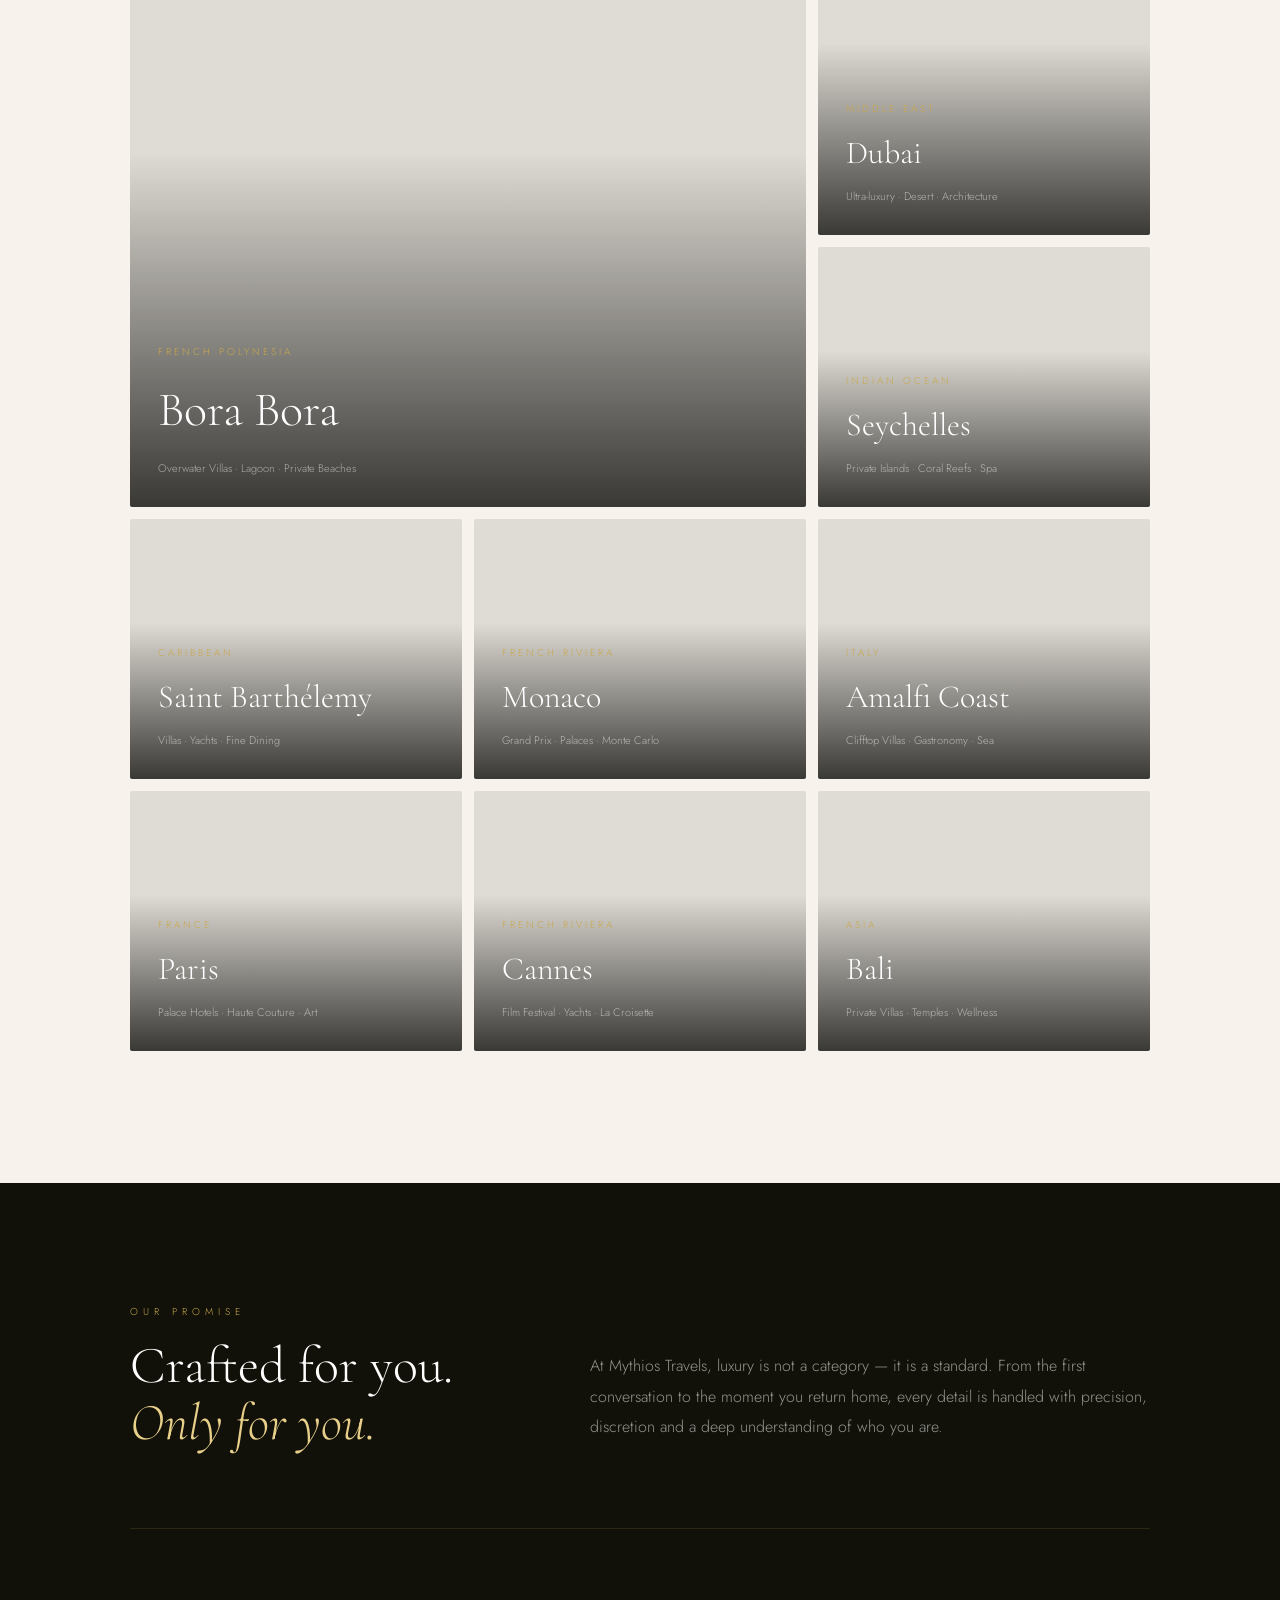
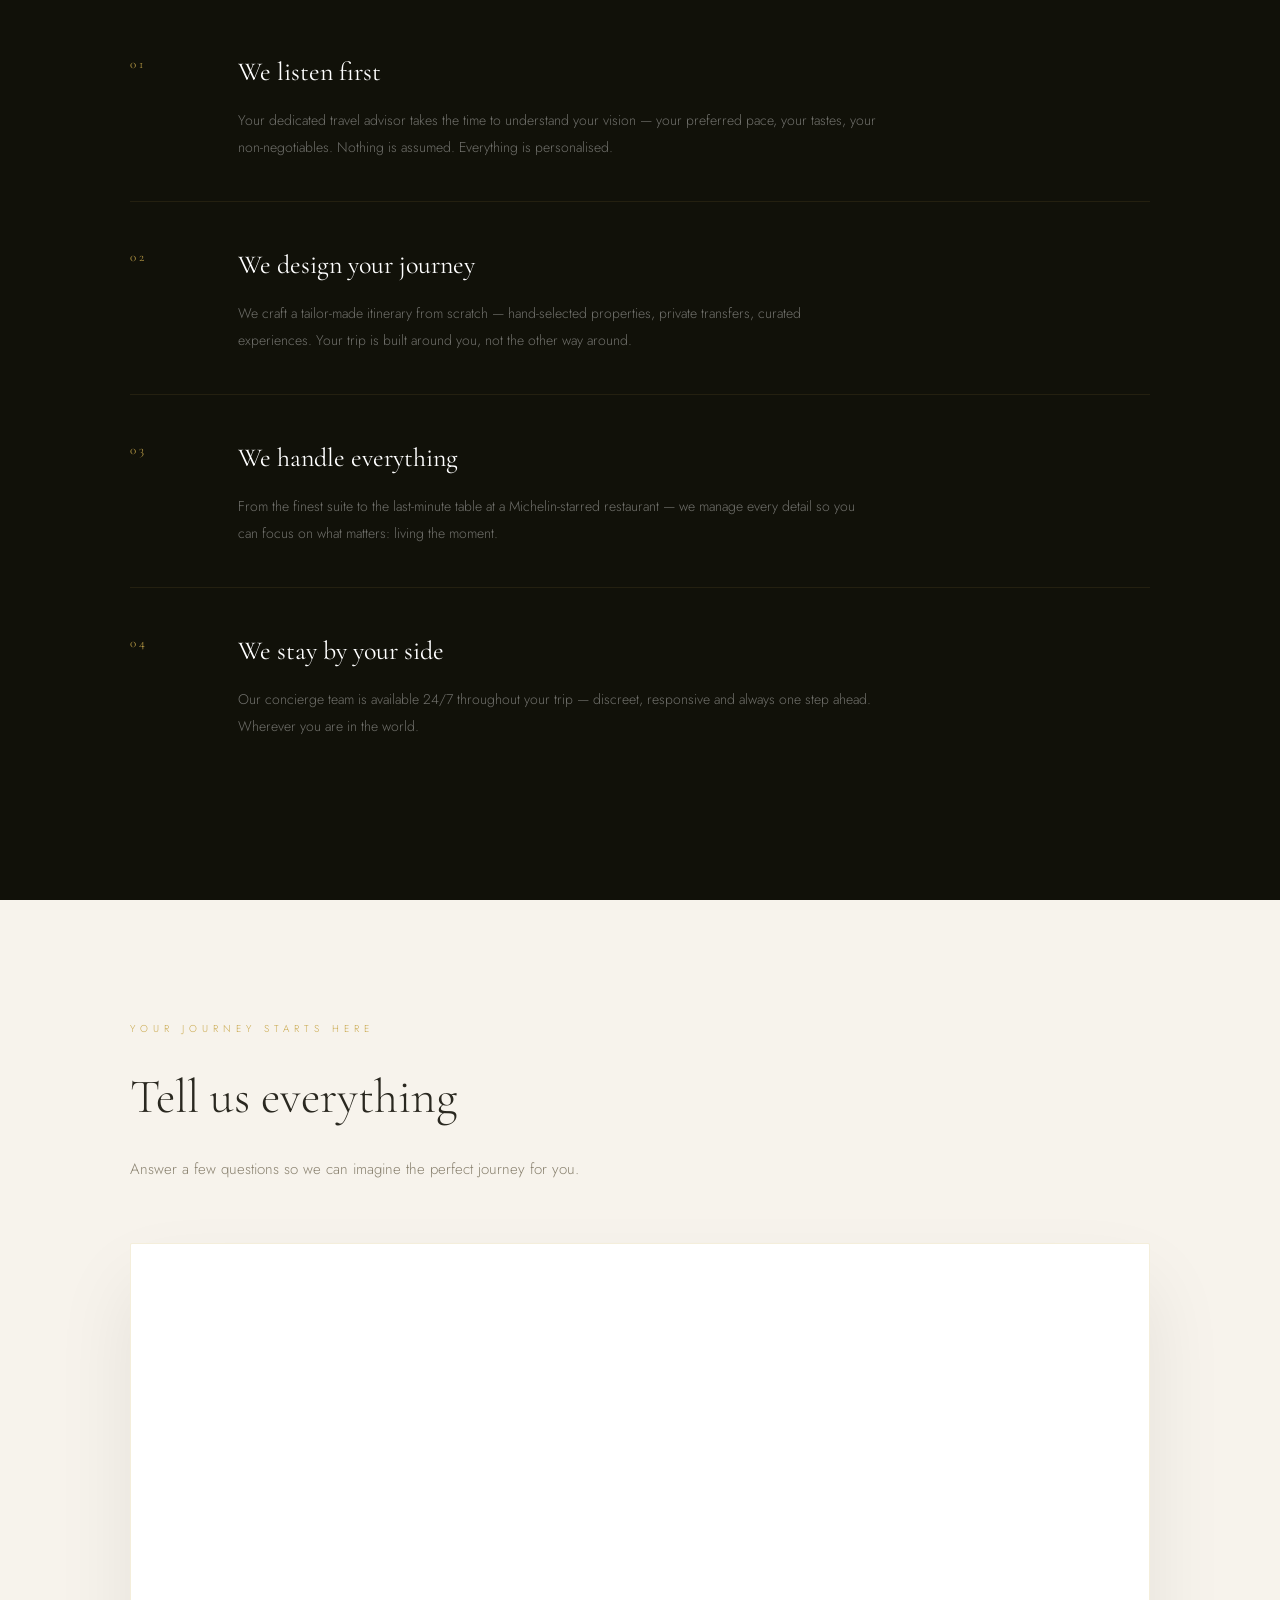
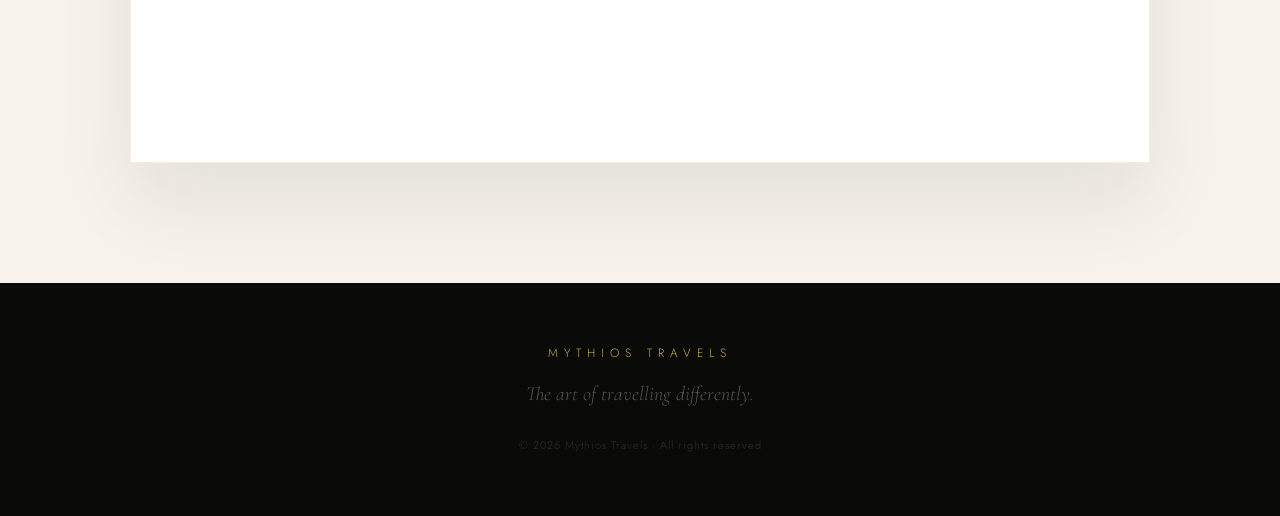
==== commit 376f8df2: "Update index.html" ====
--- a/index.html
+++ b/index.html
@@ -241,7 +241,7 @@
   <footer class="footer">
     <div class="footer-logo">MYTHIOS TRAVELS</div>
     <p class="footer-tagline">The art of travelling differently.</p>
-    <p class="footer-copy">© 2024 Mythios Travels · All rights reserved</p>
+    <p class="footer-copy">© 2026 Mythios Travels · All rights reserved</p>
   </footer>
 
 </body>
